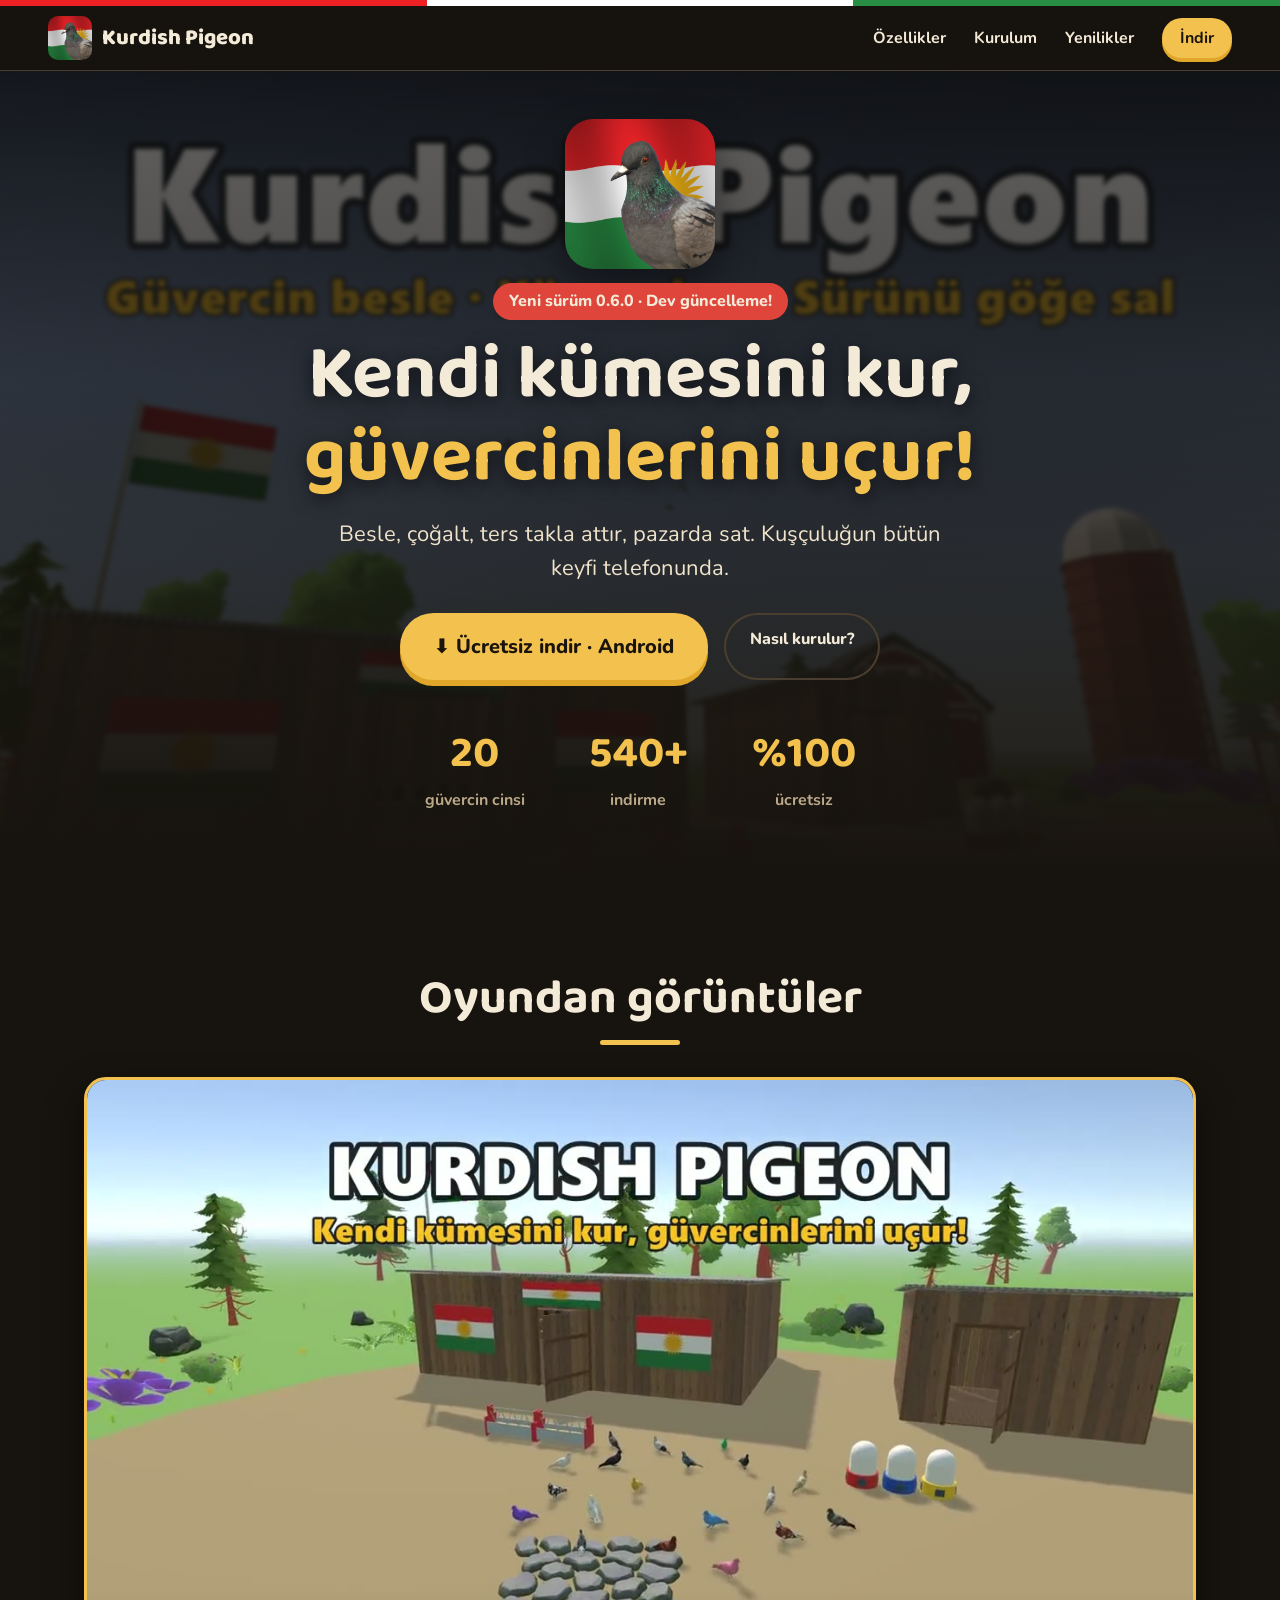
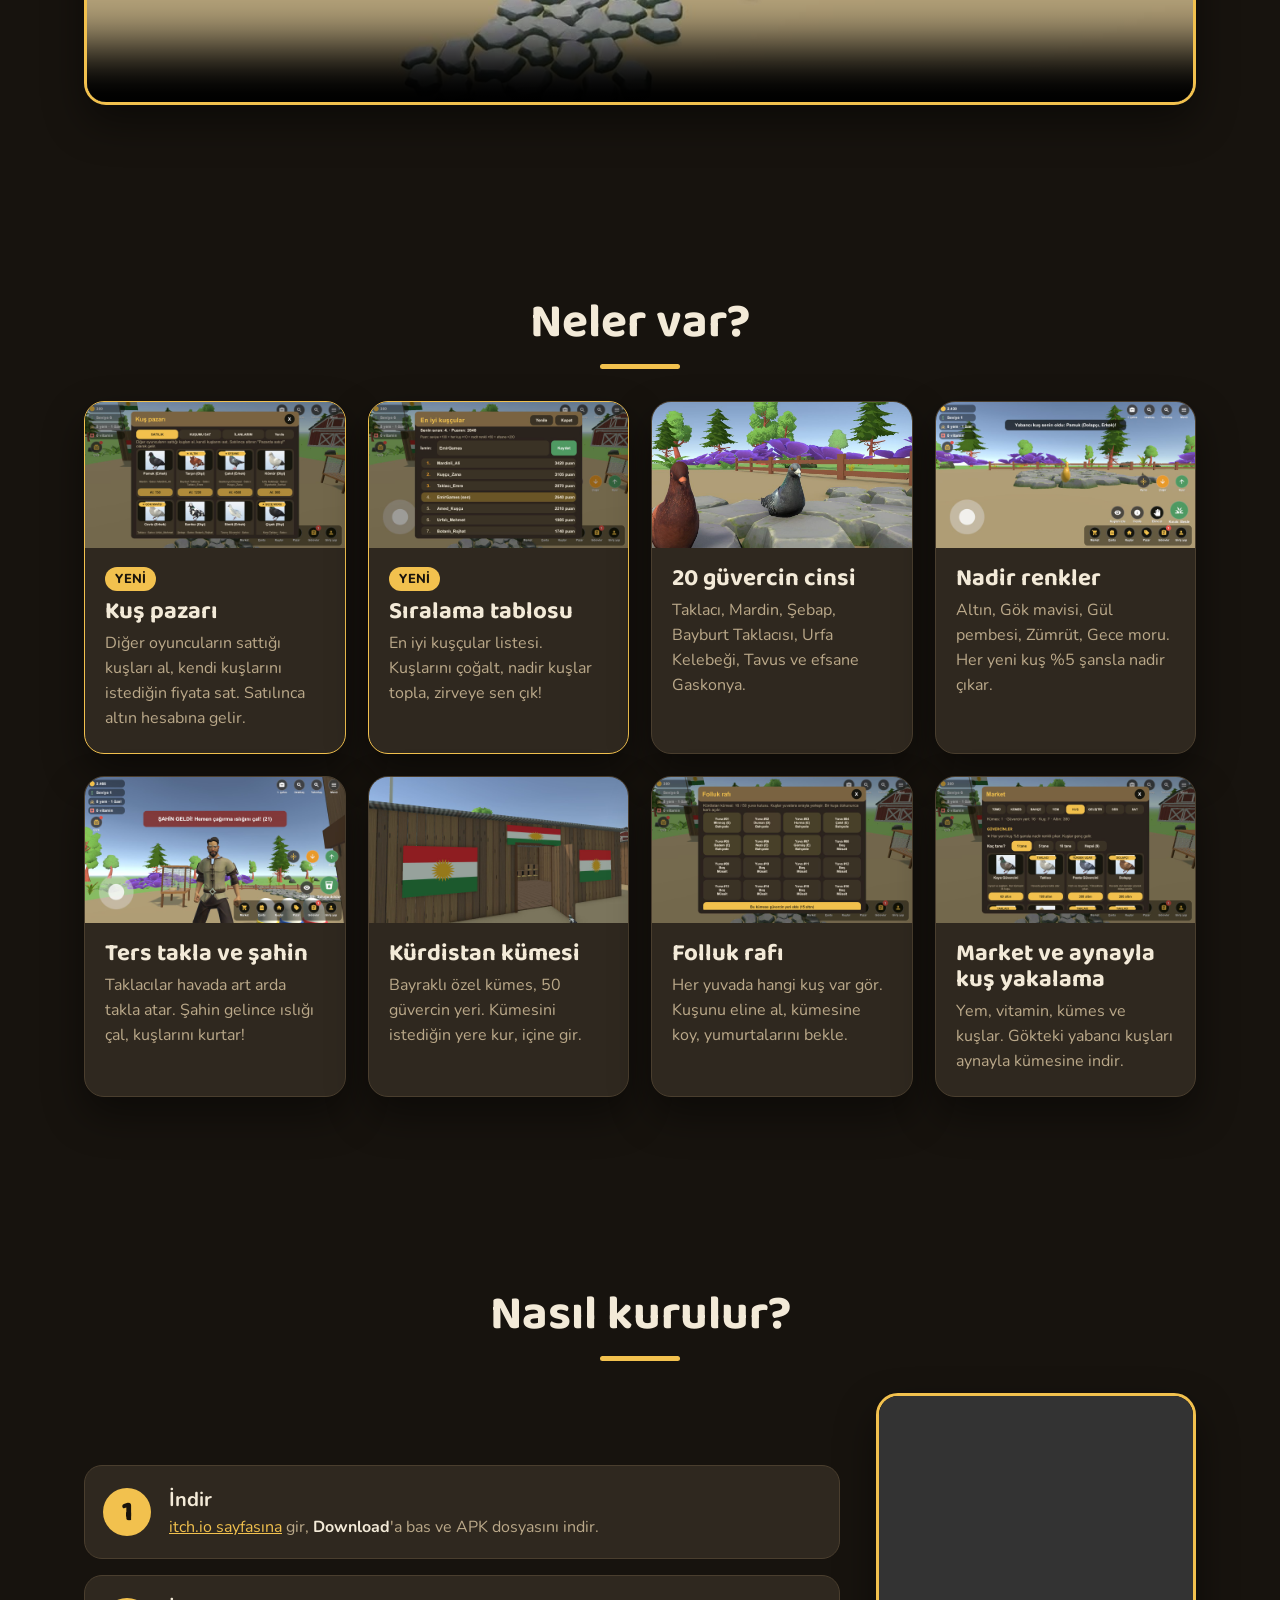
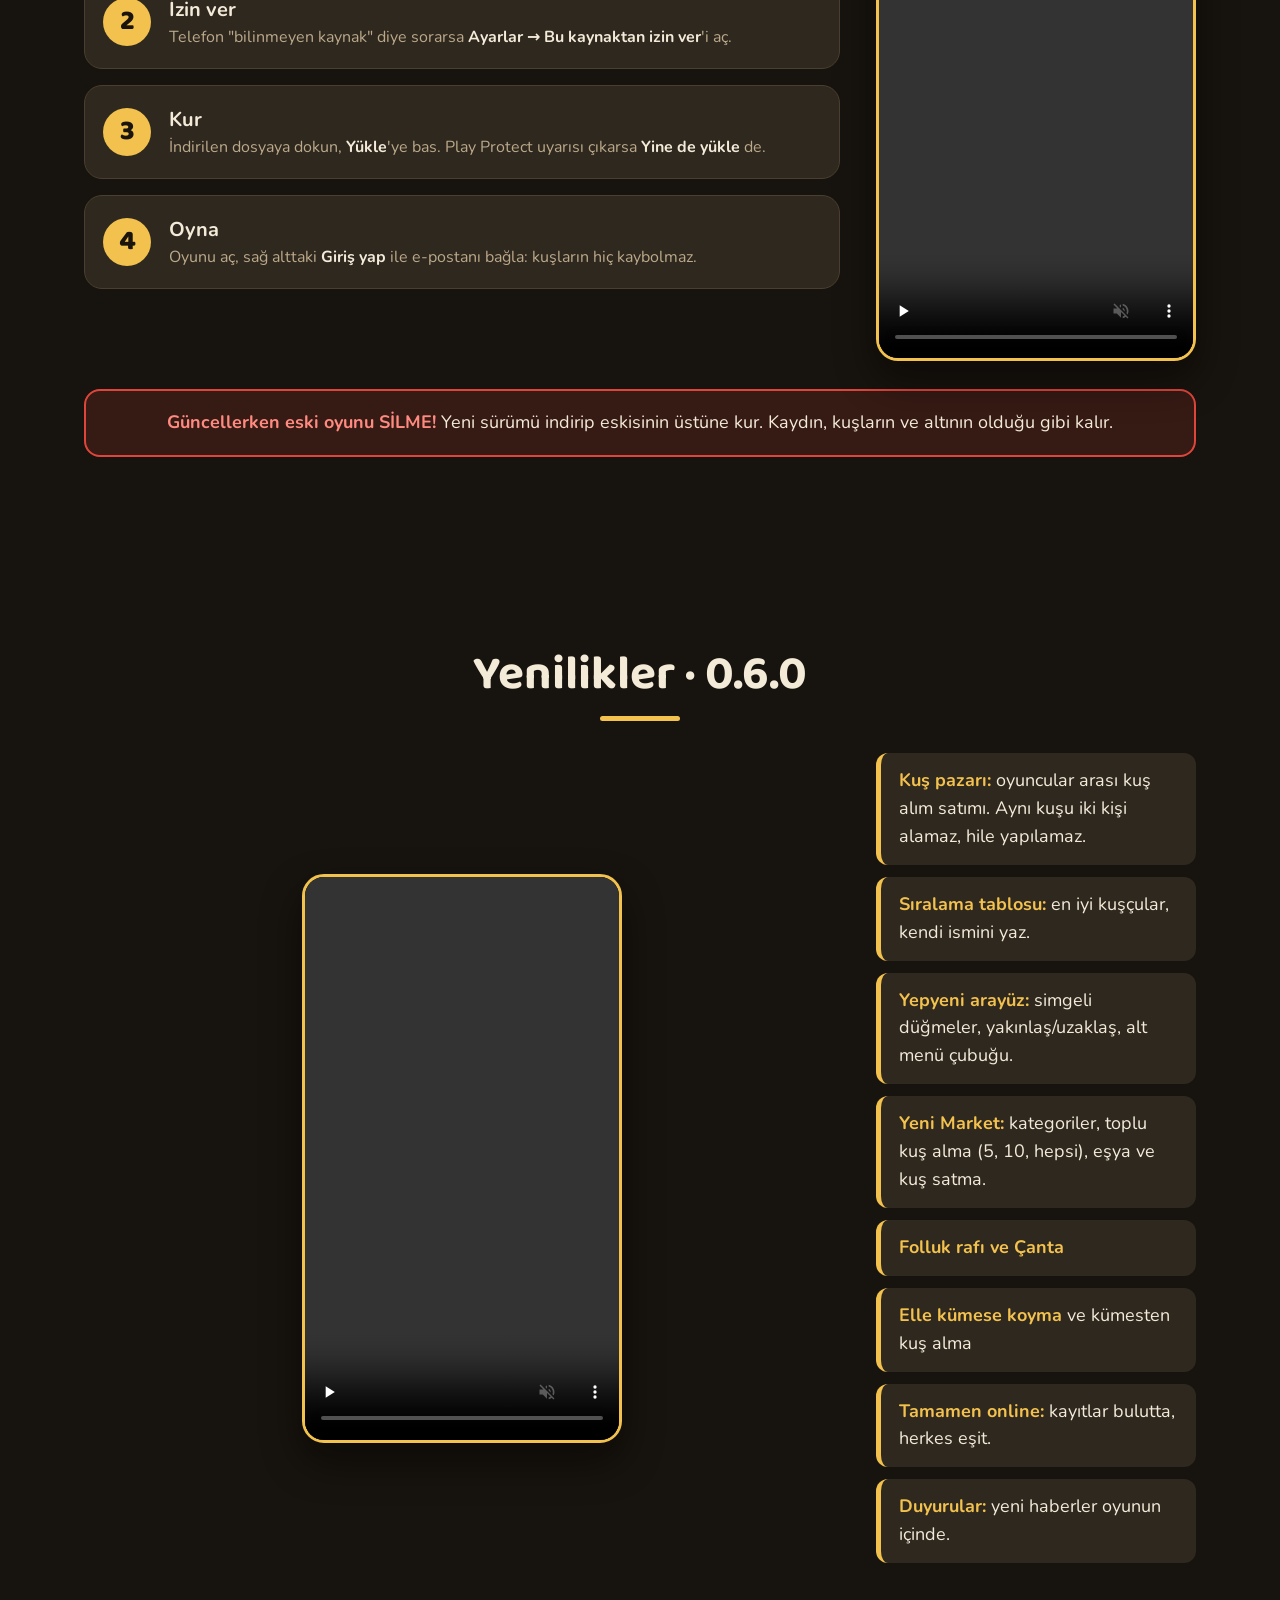
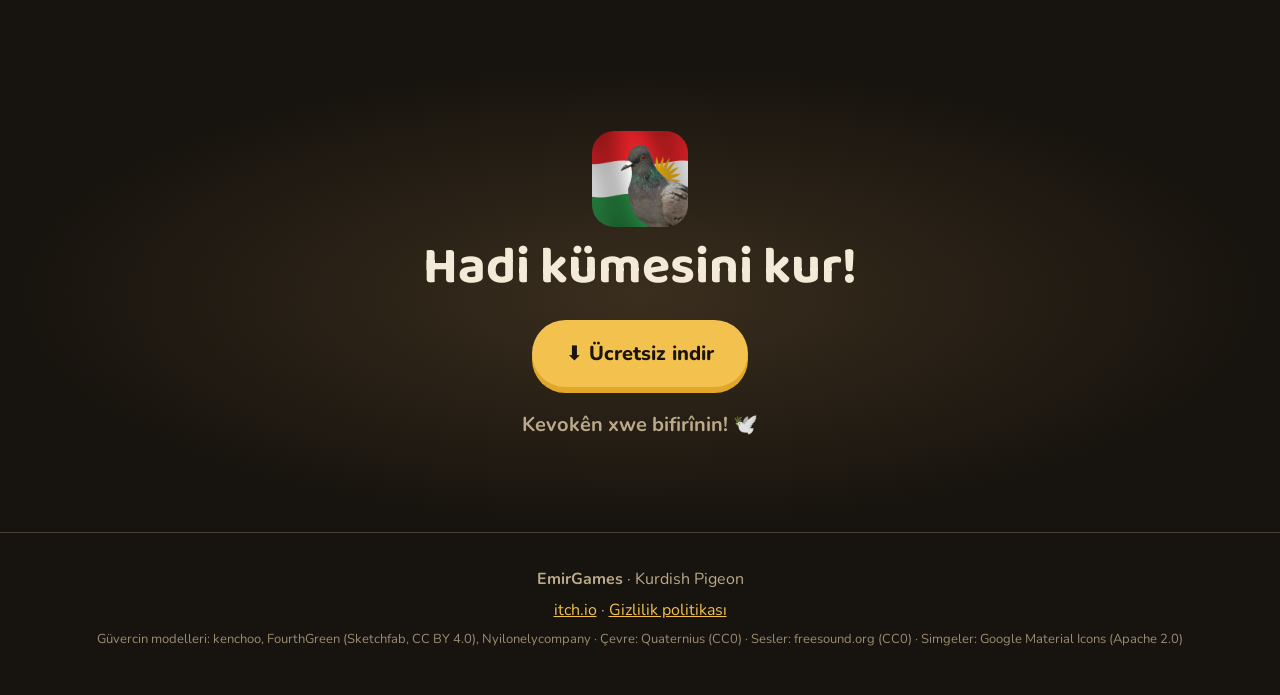
==== index.html @ f71c5b8d "Add files via upload" ====
<!doctype html>
<html lang="tr">
<head>
<meta charset="utf-8">
<meta name="viewport" content="width=device-width, initial-scale=1">
<title>Kurdish Pigeon · Güvercin Oyunu</title>
<meta name="description" content="Kurdish Pigeon: kendi kümesini kur, güvercinlerini besle, uçur ve çoğalt. 20 güvercin cinsi, ters takla atan taklacılar, kuş pazarı ve sıralama tablosu. Ücretsiz Android oyunu.">
<meta property="og:title" content="Kurdish Pigeon · Güvercin Oyunu">
<meta property="og:description" content="Kendi kümesini kur, güvercinlerini uçur! Kuş pazarı, sıralama, 20 cins. Ücretsiz Android oyunu.">
<meta property="og:image" content="img/afis.jpg">
<link rel="icon" href="img/logo.png">
<link rel="preconnect" href="https://fonts.googleapis.com">
<link rel="preconnect" href="https://fonts.gstatic.com" crossorigin>
<link href="https://fonts.googleapis.com/css2?family=Baloo+2:wght@600;800&family=Nunito:wght@400;600;800&display=swap" rel="stylesheet">
<link rel="stylesheet" href="stil.css">
</head>
<body>
<div class="bayrak"><i></i><i></i><i></i></div>

<header class="ust">
  <a class="marka" href="#"><img src="img/logo.png" alt="" width="44" height="44"><span>Kurdish Pigeon</span></a>
  <nav>
    <a href="#ozellikler">Özellikler</a>
    <a href="#kurulum">Kurulum</a>
    <a href="#yenilikler">Yenilikler</a>
    <a class="dugme kucuk" href="https://emirgamesstudio.itch.io/kurdish-pigeon">İndir</a>
  </nav>
</header>

<section class="giris">
  <div class="giris-arka" style="background-image:url(img/afis.jpg)"></div>
  <div class="giris-ic">
    <img class="giris-logo" src="img/logo.png" alt="Kurdish Pigeon logosu" width="150" height="150">
    <p class="rozet">Yeni sürüm 0.6.0 · Dev güncelleme!</p>
    <h1>Kendi kümesini kur,<br><em>güvercinlerini uçur!</em></h1>
    <p class="alt">Besle, çoğalt, ters takla attır, pazarda sat. Kuşçuluğun bütün keyfi telefonunda.</p>
    <div class="dugmeler">
      <a class="dugme buyuk" href="https://emirgamesstudio.itch.io/kurdish-pigeon">⬇ Ücretsiz indir · Android</a>
      <a class="dugme ikinci" href="#kurulum">Nasıl kurulur?</a>
    </div>
    <ul class="sayilar">
      <li><b>20</b><span>güvercin cinsi</span></li>
      <li><b>540+</b><span>indirme</span></li>
      <li><b>%100</b><span>ücretsiz</span></li>
    </ul>
  </div>
</section>

<section class="bolum video-bolum">
  <h2>Oyundan görüntüler</h2>
  <video class="fragman" src="video/fragman.mp4" poster="img/fragman_kapak.jpg" controls muted playsinline preload="none"></video>
</section>

<section class="bolum" id="ozellikler">
  <h2>Neler var?</h2>
  <div class="kartlar">
    <article class="kart yeni">
      <img src="img/ekran_pazar.jpg" alt="Kuş pazarı ekranı" loading="lazy">
      <div><span class="etiket">YENİ</span><h3>Kuş pazarı</h3><p>Diğer oyuncuların sattığı kuşları al, kendi kuşlarını istediğin fiyata sat. Satılınca altın hesabına gelir.</p></div>
    </article>
    <article class="kart yeni">
      <img src="img/ekran_siralama.jpg" alt="Sıralama tablosu" loading="lazy">
      <div><span class="etiket">YENİ</span><h3>Sıralama tablosu</h3><p>En iyi kuşçular listesi. Kuşlarını çoğalt, nadir kuşlar topla, zirveye sen çık!</p></div>
    </article>
    <article class="kart">
      <img src="img/gaskonya.jpg" alt="Gaskonya Efsanesi güvercini" loading="lazy">
      <div><h3>20 güvercin cinsi</h3><p>Taklacı, Mardin, Şebap, Bayburt Taklacısı, Urfa Kelebeği, Tavus ve efsane Gaskonya.</p></div>
    </article>
    <article class="kart">
      <img src="img/nadir.jpg" alt="Altın renkli nadir güvercin" loading="lazy">
      <div><h3>Nadir renkler</h3><p>Altın, Gök mavisi, Gül pembesi, Zümrüt, Gece moru. Her yeni kuş %5 şansla nadir çıkar.</p></div>
    </article>
    <article class="kart">
      <img src="img/sahin.jpg" alt="Şahin uyarısı" loading="lazy">
      <div><h3>Ters takla ve şahin</h3><p>Taklacılar havada art arda takla atar. Şahin gelince ıslığı çal, kuşlarını kurtar!</p></div>
    </article>
    <article class="kart">
      <img src="img/kurdistan_kumes.jpg" alt="Kürdistan bayraklı kümes" loading="lazy">
      <div><h3>Kürdistan kümesi</h3><p>Bayraklı özel kümes, 50 güvercin yeri. Kümesini istediğin yere kur, içine gir.</p></div>
    </article>
    <article class="kart">
      <img src="img/ekran_folluk.jpg" alt="Folluk rafı" loading="lazy">
      <div><h3>Folluk rafı</h3><p>Her yuvada hangi kuş var gör. Kuşunu eline al, kümesine koy, yumurtalarını bekle.</p></div>
    </article>
    <article class="kart">
      <img src="img/ekran_market.jpg" alt="Market" loading="lazy">
      <div><h3>Market ve aynayla kuş yakalama</h3><p>Yem, vitamin, kümes ve kuşlar. Gökteki yabancı kuşları aynayla kümesine indir.</p></div>
    </article>
  </div>
</section>

<section class="bolum" id="kurulum">
  <h2>Nasıl kurulur?</h2>
  <div class="kurulum">
    <ol class="adimlar">
      <li><b>İndir</b><span><a href="https://emirgamesstudio.itch.io/kurdish-pigeon">itch.io sayfasına</a> gir, <em>Download</em>'a bas ve APK dosyasını indir.</span></li>
      <li><b>İzin ver</b><span>Telefon "bilinmeyen kaynak" diye sorarsa <em>Ayarlar → Bu kaynaktan izin ver</em>'i aç.</span></li>
      <li><b>Kur</b><span>İndirilen dosyaya dokun, <em>Yükle</em>'ye bas. Play Protect uyarısı çıkarsa <em>Yine de yükle</em> de.</span></li>
      <li><b>Oyna</b><span>Oyunu aç, sağ alttaki <em>Giriş yap</em> ile e-postanı bağla: kuşların hiç kaybolmaz.</span></li>
    </ol>
    <video class="dikey" src="video/kurulum.mp4" controls muted playsinline preload="none"></video>
  </div>
  <div class="uyari">
    <b>Güncellerken eski oyunu SİLME!</b> Yeni sürümü indirip eskisinin üstüne kur. Kaydın, kuşların ve altının olduğu gibi kalır.
  </div>
</section>

<section class="bolum" id="yenilikler">
  <h2>Yenilikler · 0.6.0</h2>
  <div class="yenilik">
    <video class="dikey" src="video/guncelleme.mp4" controls muted playsinline preload="none"></video>
    <ul class="liste">
      <li><b>Kuş pazarı:</b> oyuncular arası kuş alım satımı. Aynı kuşu iki kişi alamaz, hile yapılamaz.</li>
      <li><b>Sıralama tablosu:</b> en iyi kuşçular, kendi ismini yaz.</li>
      <li><b>Yepyeni arayüz:</b> simgeli düğmeler, yakınlaş/uzaklaş, alt menü çubuğu.</li>
      <li><b>Yeni Market:</b> kategoriler, toplu kuş alma (5, 10, hepsi), eşya ve kuş satma.</li>
      <li><b>Folluk rafı ve Çanta</b></li>
      <li><b>Elle kümese koyma</b> ve kümesten kuş alma</li>
      <li><b>Tamamen online:</b> kayıtlar bulutta, herkes eşit.</li>
      <li><b>Duyurular:</b> yeni haberler oyunun içinde.</li>
    </ul>
  </div>
</section>

<section class="son">
  <img src="img/logo.png" alt="" width="96" height="96">
  <h2>Hadi kümesini kur!</h2>
  <a class="dugme buyuk" href="https://emirgamesstudio.itch.io/kurdish-pigeon">⬇ Ücretsiz indir</a>
  <p class="kurmanci">Kevokên xwe bifirînin! 🕊️</p>
</section>

<footer>
  <p><b>EmirGames</b> · Kurdish Pigeon</p>
  <p><a href="https://emirgamesstudio.itch.io/kurdish-pigeon">itch.io</a> · <a href="gizlilik.html">Gizlilik politikası</a></p>
  <p class="kucuk-yazi">Güvercin modelleri: kenchoo, FourthGreen (Sketchfab, CC BY 4.0), Nyilonelycompany · Çevre: Quaternius (CC0) · Sesler: freesound.org (CC0) · Simgeler: Google Material Icons (Apache 2.0)</p>
</footer>
</body>
</html>
---- stil.css ----
:root {
  --zemin: #17130e;
  --panel: #241e17;
  --kart: #2f281f;
  --cizgi: #4a3e2e;
  --yazi: #f3ead8;
  --soluk: #bba98a;
  --altin: #f2c14e;
  --altin2: #e0a72a;
  --kirmizi: #e0453b;
  --yesil: #3f9b5c;
  --golge: 0 18px 40px rgba(0, 0, 0, .45);
}

* { box-sizing: border-box; }
html { scroll-behavior: smooth; }
body {
  margin: 0;
  background: var(--zemin);
  color: var(--yazi);
  font-family: "Nunito", system-ui, sans-serif;
  line-height: 1.55;
  overflow-x: hidden;
}
img, video { max-width: 100%; display: block; }
a { color: var(--altin); }
h1, h2, h3 { font-family: "Baloo 2", "Nunito", sans-serif; line-height: 1.1; margin: 0; }

/* Kürdistan bayrağı şeridi */
.bayrak { display: flex; height: 6px; }
.bayrak i { flex: 1; }
.bayrak i:nth-child(1) { background: #ed2024; }
.bayrak i:nth-child(2) { background: #fff; }
.bayrak i:nth-child(3) { background: #278e43; }

/* üst çubuk */
.ust {
  position: sticky; top: 0; z-index: 10;
  display: flex; align-items: center; justify-content: space-between; gap: 16px;
  padding: 10px clamp(16px, 4vw, 48px);
  background: rgba(23, 19, 14, .88);
  backdrop-filter: blur(8px);
  border-bottom: 1px solid var(--cizgi);
}
.marka { display: flex; align-items: center; gap: 10px; color: var(--yazi); text-decoration: none; font-family: "Baloo 2"; font-size: 22px; font-weight: 800; }
.marka img { border-radius: 10px; }
.ust nav { display: flex; align-items: center; gap: clamp(10px, 2.4vw, 28px); }
.ust nav a { color: var(--yazi); text-decoration: none; font-weight: 700; }
.ust nav a:not(.dugme):hover { color: var(--altin); }

/* düğmeler */
.dugme {
  display: inline-block; text-decoration: none; font-weight: 800;
  background: var(--altin); color: #1a140c;
  padding: 14px 26px; border-radius: 999px;
  box-shadow: 0 6px 0 var(--altin2);
  transition: transform .12s, box-shadow .12s;
}
.dugme:hover { transform: translateY(-2px); box-shadow: 0 8px 0 var(--altin2); }
.dugme:active { transform: translateY(3px); box-shadow: 0 2px 0 var(--altin2); }
.dugme.buyuk { font-size: 20px; padding: 18px 34px; }
.dugme.kucuk { padding: 8px 18px; box-shadow: 0 4px 0 var(--altin2); color: #1a140c !important; }
.dugme.ikinci { background: transparent; color: var(--yazi); box-shadow: inset 0 0 0 2px var(--cizgi); }
.dugme.ikinci:hover { box-shadow: inset 0 0 0 2px var(--altin); }

/* giriş */
.giris { position: relative; min-height: 88vh; display: grid; place-items: center; text-align: center; overflow: hidden; }
.giris-arka { position: absolute; inset: 0; background-size: cover; background-position: center; filter: blur(2px) brightness(.45); transform: scale(1.05); }
.giris::after { content: ""; position: absolute; inset: 0; background: linear-gradient(180deg, rgba(23,19,14,.2) 0%, rgba(23,19,14,.55) 60%, var(--zemin) 100%); }
.giris-ic { position: relative; z-index: 1; padding: 48px 16px 64px; max-width: 900px; }
.giris-logo { margin: 0 auto 14px; border-radius: 28px; box-shadow: var(--golge); }
.rozet { display: inline-block; margin: 0 0 14px; padding: 6px 16px; border-radius: 999px; background: var(--kirmizi); font-weight: 800; }
.giris h1 { font-size: clamp(38px, 7vw, 76px); text-shadow: 0 4px 18px rgba(0,0,0,.6); }
.giris h1 em { font-style: normal; color: var(--altin); }
.alt { font-size: clamp(17px, 2.2vw, 22px); color: #efe3cb; margin: 16px auto 28px; max-width: 640px; }
.dugmeler { display: flex; flex-wrap: wrap; gap: 16px; justify-content: center; }
.sayilar { list-style: none; display: flex; justify-content: center; gap: clamp(18px, 6vw, 64px); padding: 0; margin: 40px 0 0; }
.sayilar b { display: block; font-family: "Baloo 2"; font-size: clamp(30px, 5vw, 44px); color: var(--altin); }
.sayilar span { color: var(--soluk); font-weight: 700; }

/* bölümler */
.bolum { padding: clamp(48px, 8vw, 96px) clamp(16px, 5vw, 64px); max-width: 1240px; margin: 0 auto; }
.bolum h2 { font-size: clamp(30px, 5vw, 48px); margin-bottom: 32px; text-align: center; }
.bolum h2::after { content: ""; display: block; width: 80px; height: 5px; border-radius: 3px; background: var(--altin); margin: 14px auto 0; }

.fragman { width: 100%; border-radius: 22px; box-shadow: var(--golge); border: 3px solid var(--altin); background: #000; }

.kartlar { display: grid; grid-template-columns: repeat(auto-fill, minmax(260px, 1fr)); gap: 22px; }
.kart { background: var(--kart); border: 1px solid var(--cizgi); border-radius: 20px; overflow: hidden; box-shadow: var(--golge); transition: transform .18s; }
.kart:hover { transform: translateY(-4px); }
.kart img { width: 100%; aspect-ratio: 16 / 9; object-fit: cover; }
.kart > div { padding: 18px 20px 22px; }
.kart h3 { font-size: 24px; margin-bottom: 6px; }
.kart p { margin: 0; color: var(--soluk); }
.kart.yeni { border-color: var(--altin); }
.etiket { display: inline-block; background: var(--altin); color: #1a140c; font-weight: 800; font-size: 13px; padding: 2px 10px; border-radius: 999px; margin-bottom: 8px; }

.kurulum, .yenilik { display: grid; grid-template-columns: 1fr 320px; gap: 36px; align-items: center; }
.dikey { width: 100%; max-width: 320px; aspect-ratio: 9 / 16; border-radius: 22px; border: 3px solid var(--altin); background: #000; box-shadow: var(--golge); justify-self: center; }
.adimlar { list-style: none; counter-reset: adim; padding: 0; margin: 0; display: grid; gap: 16px; }
.adimlar li { counter-increment: adim; position: relative; background: var(--kart); border: 1px solid var(--cizgi); border-radius: 18px; padding: 18px 20px 18px 84px; }
.adimlar li::before { content: counter(adim); position: absolute; left: 18px; top: 50%; translate: 0 -50%; width: 48px; height: 48px; border-radius: 50%; background: var(--altin); color: #1a140c; font-family: "Baloo 2"; font-size: 28px; font-weight: 800; display: grid; place-items: center; }
.adimlar b { display: block; font-size: 20px; }
.adimlar span { color: var(--soluk); }
.adimlar em { font-style: normal; color: var(--yazi); font-weight: 700; }
.uyari { margin-top: 28px; padding: 18px 22px; border-radius: 16px; background: rgba(224, 69, 59, .15); border: 2px solid var(--kirmizi); font-size: 18px; text-align: center; }
.uyari b { color: #ff8a80; }

.liste { list-style: none; padding: 0; margin: 0; display: grid; gap: 12px; }
.liste li { background: var(--kart); border-left: 5px solid var(--altin); border-radius: 12px; padding: 14px 18px; font-size: 18px; }
.liste b { color: var(--altin); }

.son { text-align: center; padding: 72px 16px; background: radial-gradient(ellipse at center, #3a2e1e 0%, var(--zemin) 70%); }
.son img { margin: 0 auto 12px; border-radius: 22px; }
.son h2 { font-size: clamp(32px, 5vw, 52px); margin-bottom: 24px; }
.kurmanci { margin-top: 22px; color: var(--soluk); font-size: 20px; font-weight: 700; }

footer { text-align: center; padding: 28px 16px 40px; border-top: 1px solid var(--cizgi); color: var(--soluk); }
footer p { margin: 6px 0; }
.kucuk-yazi { font-size: 13px; opacity: .8; }

/* gizlilik sayfası */
.metin { max-width: 820px; margin: 0 auto; padding: 48px 16px 80px; }
.metin h1 { font-size: clamp(32px, 5vw, 46px); margin-bottom: 8px; }
.metin h2 { font-size: 26px; margin: 32px 0 8px; color: var(--altin); }
.metin p, .metin li { color: #e4d8c2; }
.metin .tarih { color: var(--soluk); }

@media (max-width: 820px) {
  .kurulum, .yenilik { grid-template-columns: 1fr; }
  .ust nav a:not(.dugme) { display: none; }
  .giris { min-height: auto; }
}
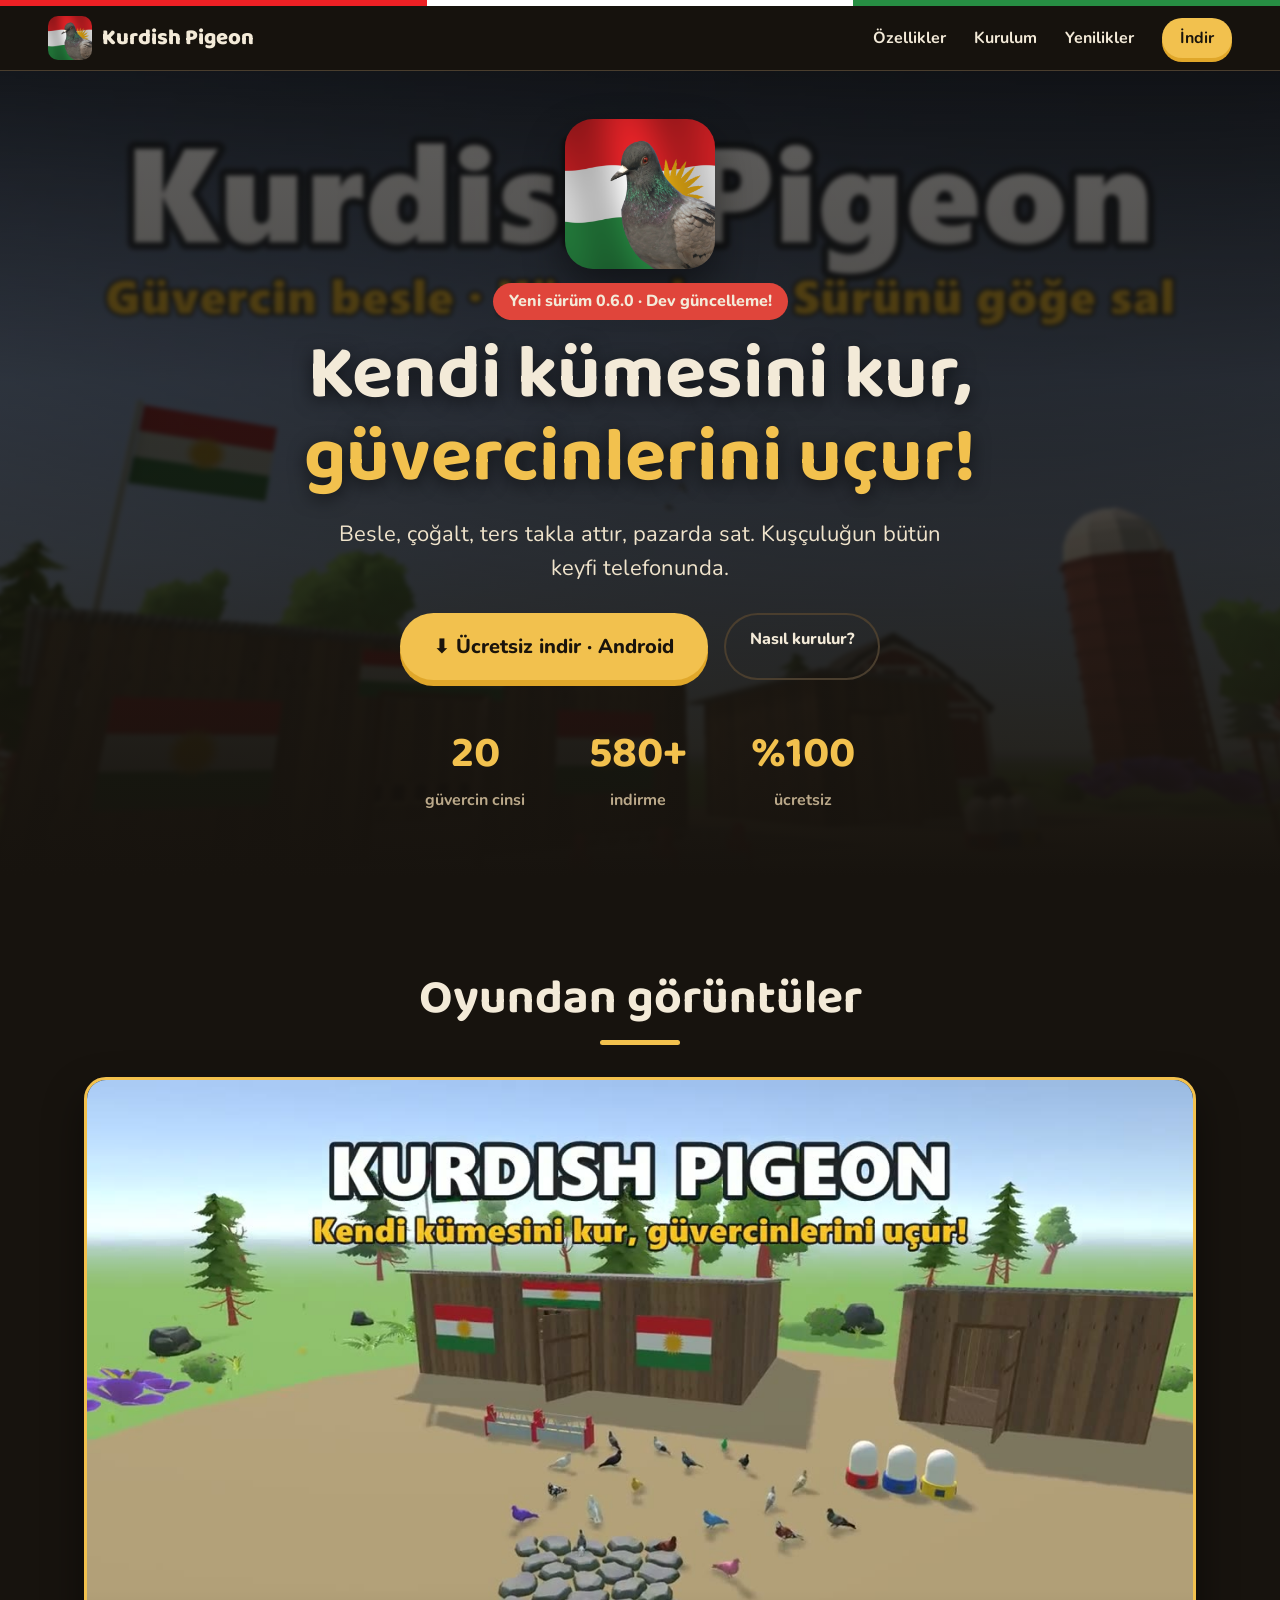
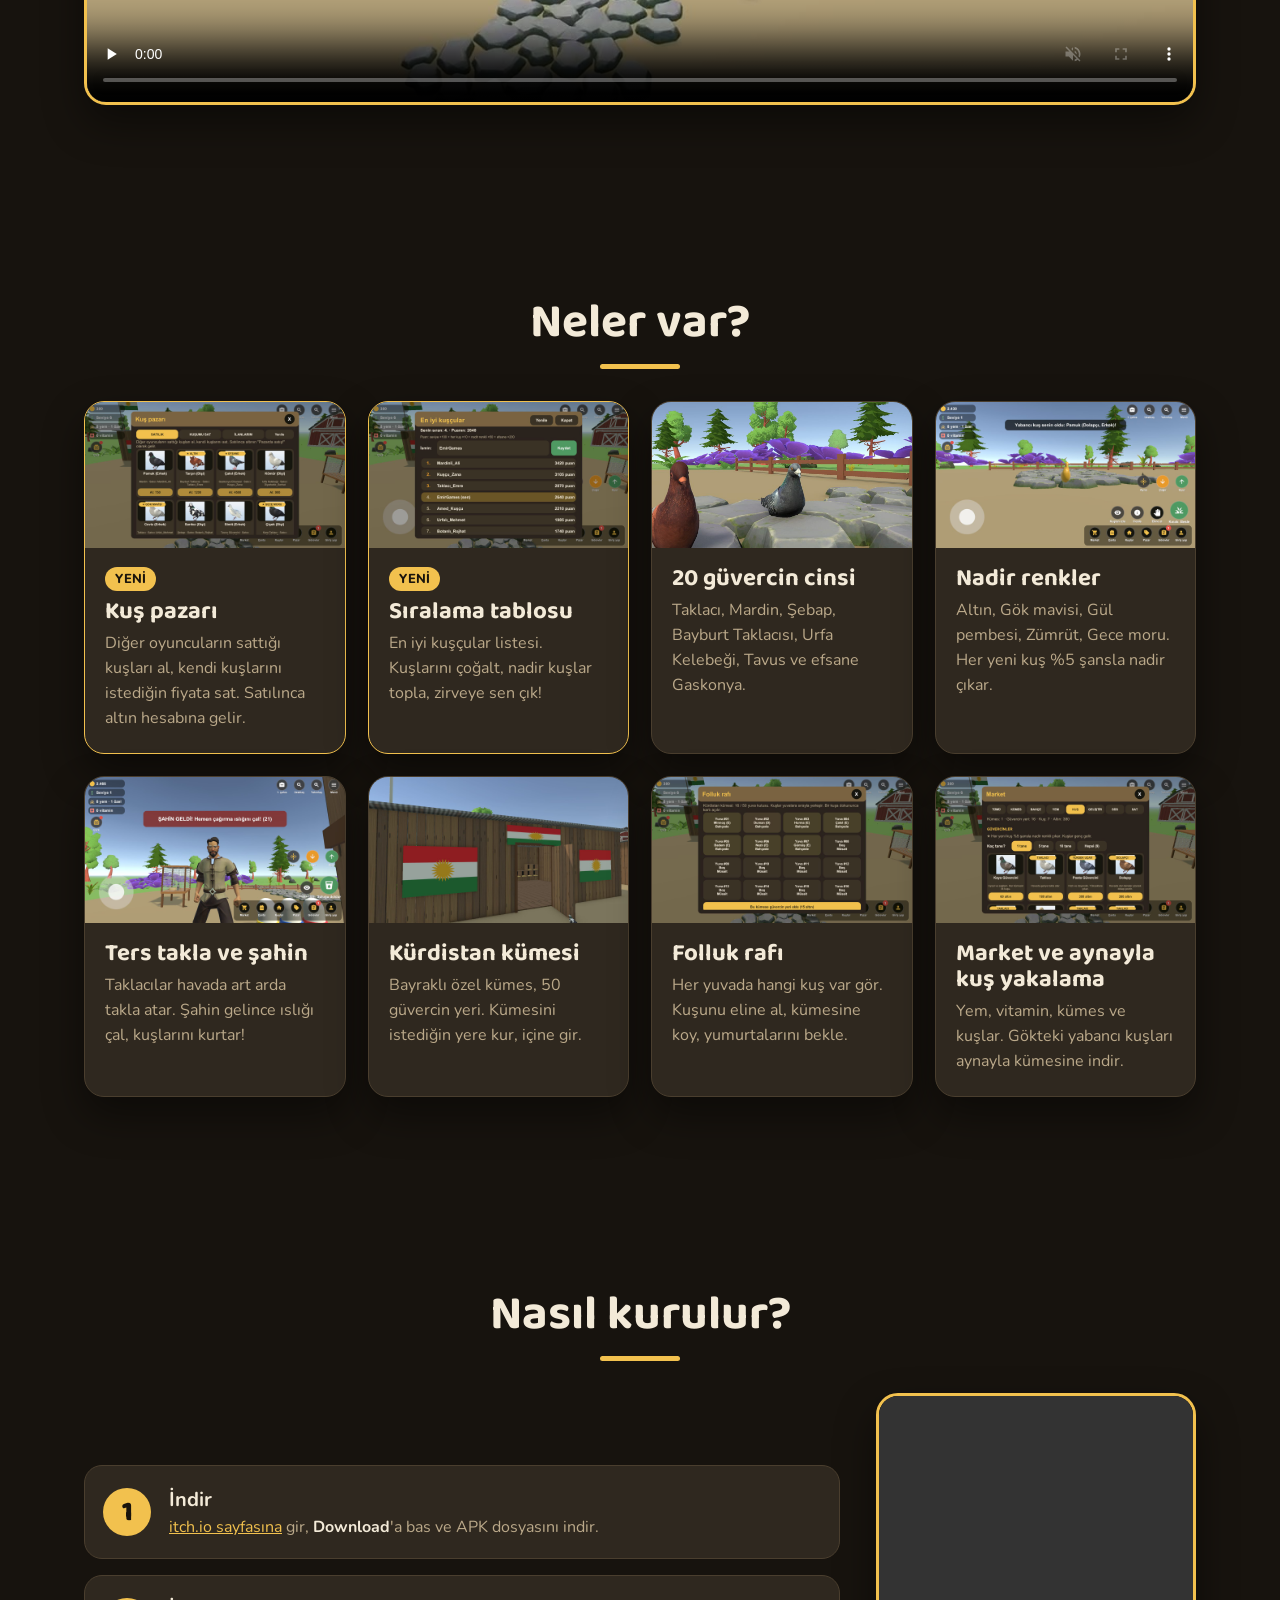
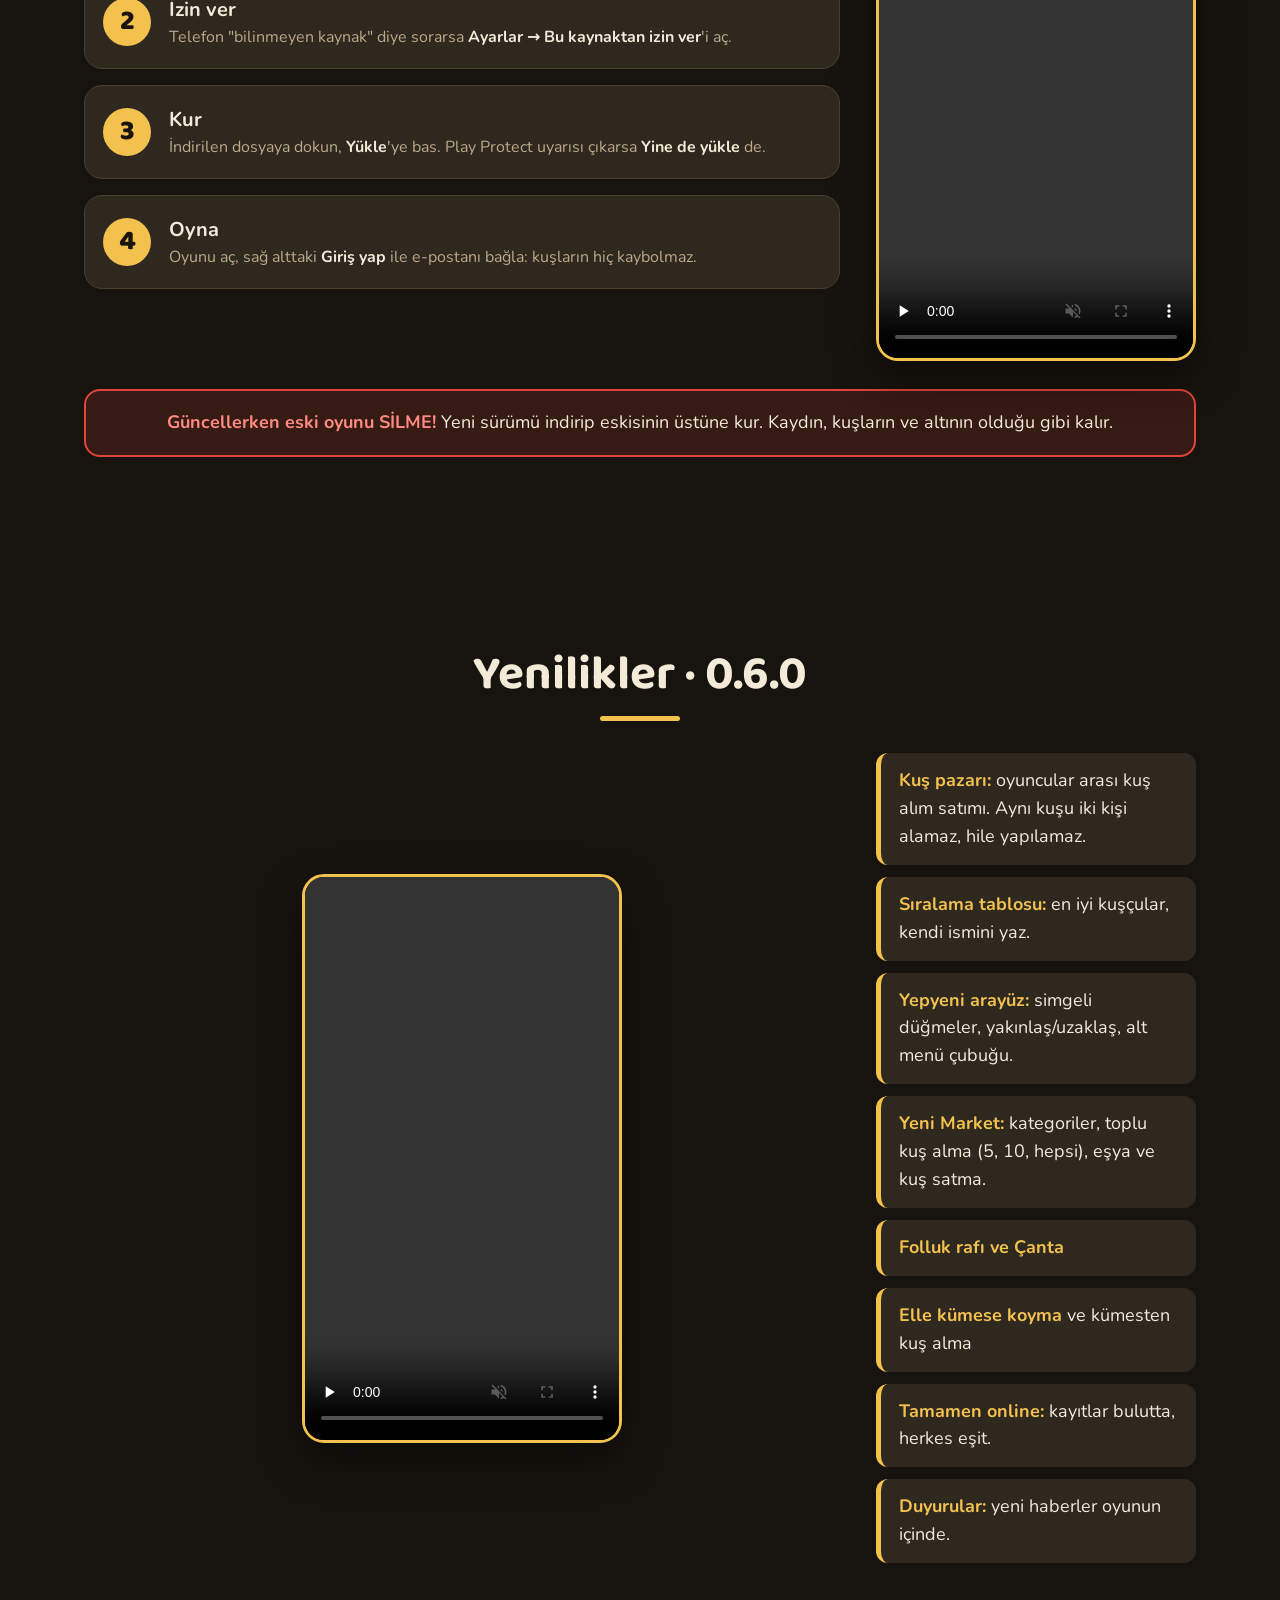
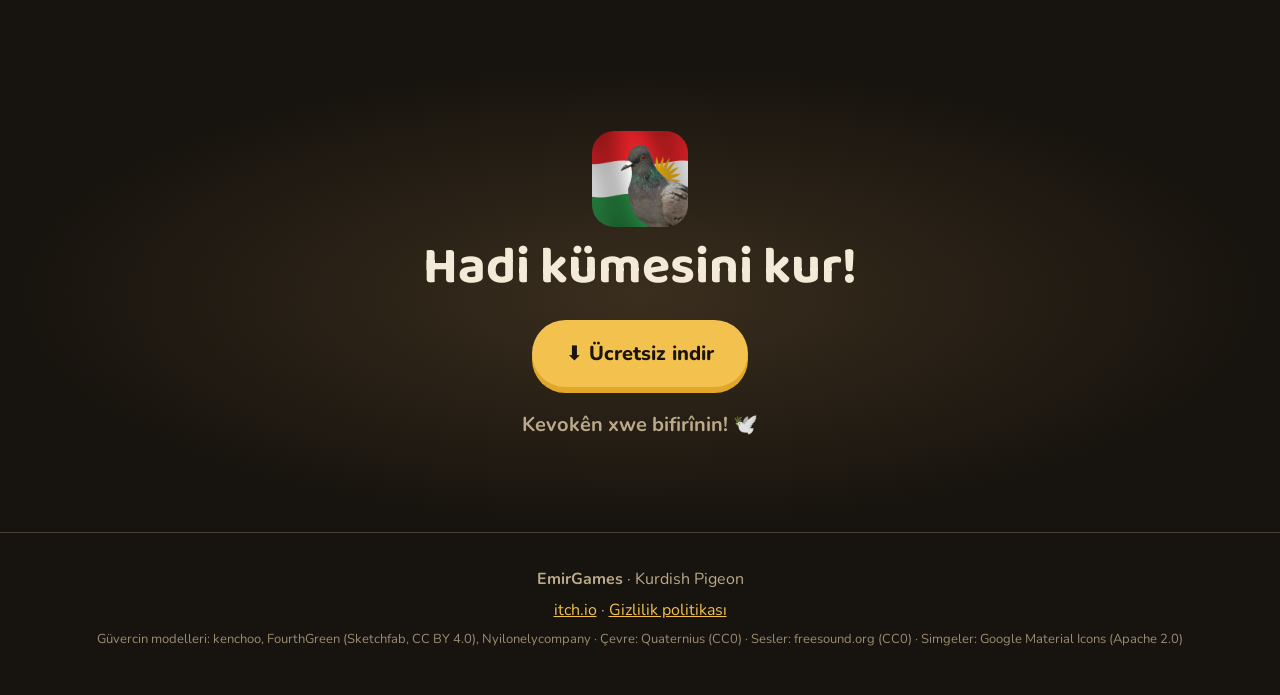
==== commit d6283efe: "Add files via upload" ====
--- a/index.html
+++ b/index.html
@@ -40,7 +40,7 @@
     </div>
     <ul class="sayilar">
       <li><b>20</b><span>güvercin cinsi</span></li>
-      <li><b>540+</b><span>indirme</span></li>
+      <li><b id="indirme">540+</b><span>indirme</span></li>
       <li><b>%100</b><span>ücretsiz</span></li>
     </ul>
   </div>
@@ -134,5 +134,20 @@
   <p><a href="https://emirgamesstudio.itch.io/kurdish-pigeon">itch.io</a> · <a href="gizlilik.html">Gizlilik politikası</a></p>
   <p class="kucuk-yazi">Güvercin modelleri: kenchoo, FourthGreen (Sketchfab, CC BY 4.0), Nyilonelycompany · Çevre: Quaternius (CC0) · Sesler: freesound.org (CC0) · Simgeler: Google Material Icons (Apache 2.0)</p>
 </footer>
+<script>
+// İndirme sayısı: GitHub her 6 saatte bir itch.io'dan alıp sayac.json'a yazar (.github/workflows/indirme.yml).
+// İki kaynağa bakılır (biri önbellekte eski kalabilir), büyük olan gösterilir.
+(async () => {
+  const t = Date.now();
+  const kaynaklar = [
+    "sayac.json?t=" + t,
+    "https://raw.githubusercontent.com/emirgamesstudio/emirgamesstudio.github.io/main/sayac.json?t=" + t
+  ];
+  const sayilar = await Promise.all(kaynaklar.map(u =>
+    fetch(u, { cache: "no-store" }).then(r => r.ok ? r.json() : null).then(j => (j && j.indirme) || 0).catch(() => 0)));
+  const n = Math.max(...sayilar);
+  if (n > 0) document.getElementById("indirme").textContent = (Math.floor(n / 10) * 10 || n).toLocaleString("tr-TR") + "+";
+})();
+</script>
 </body>
 </html>
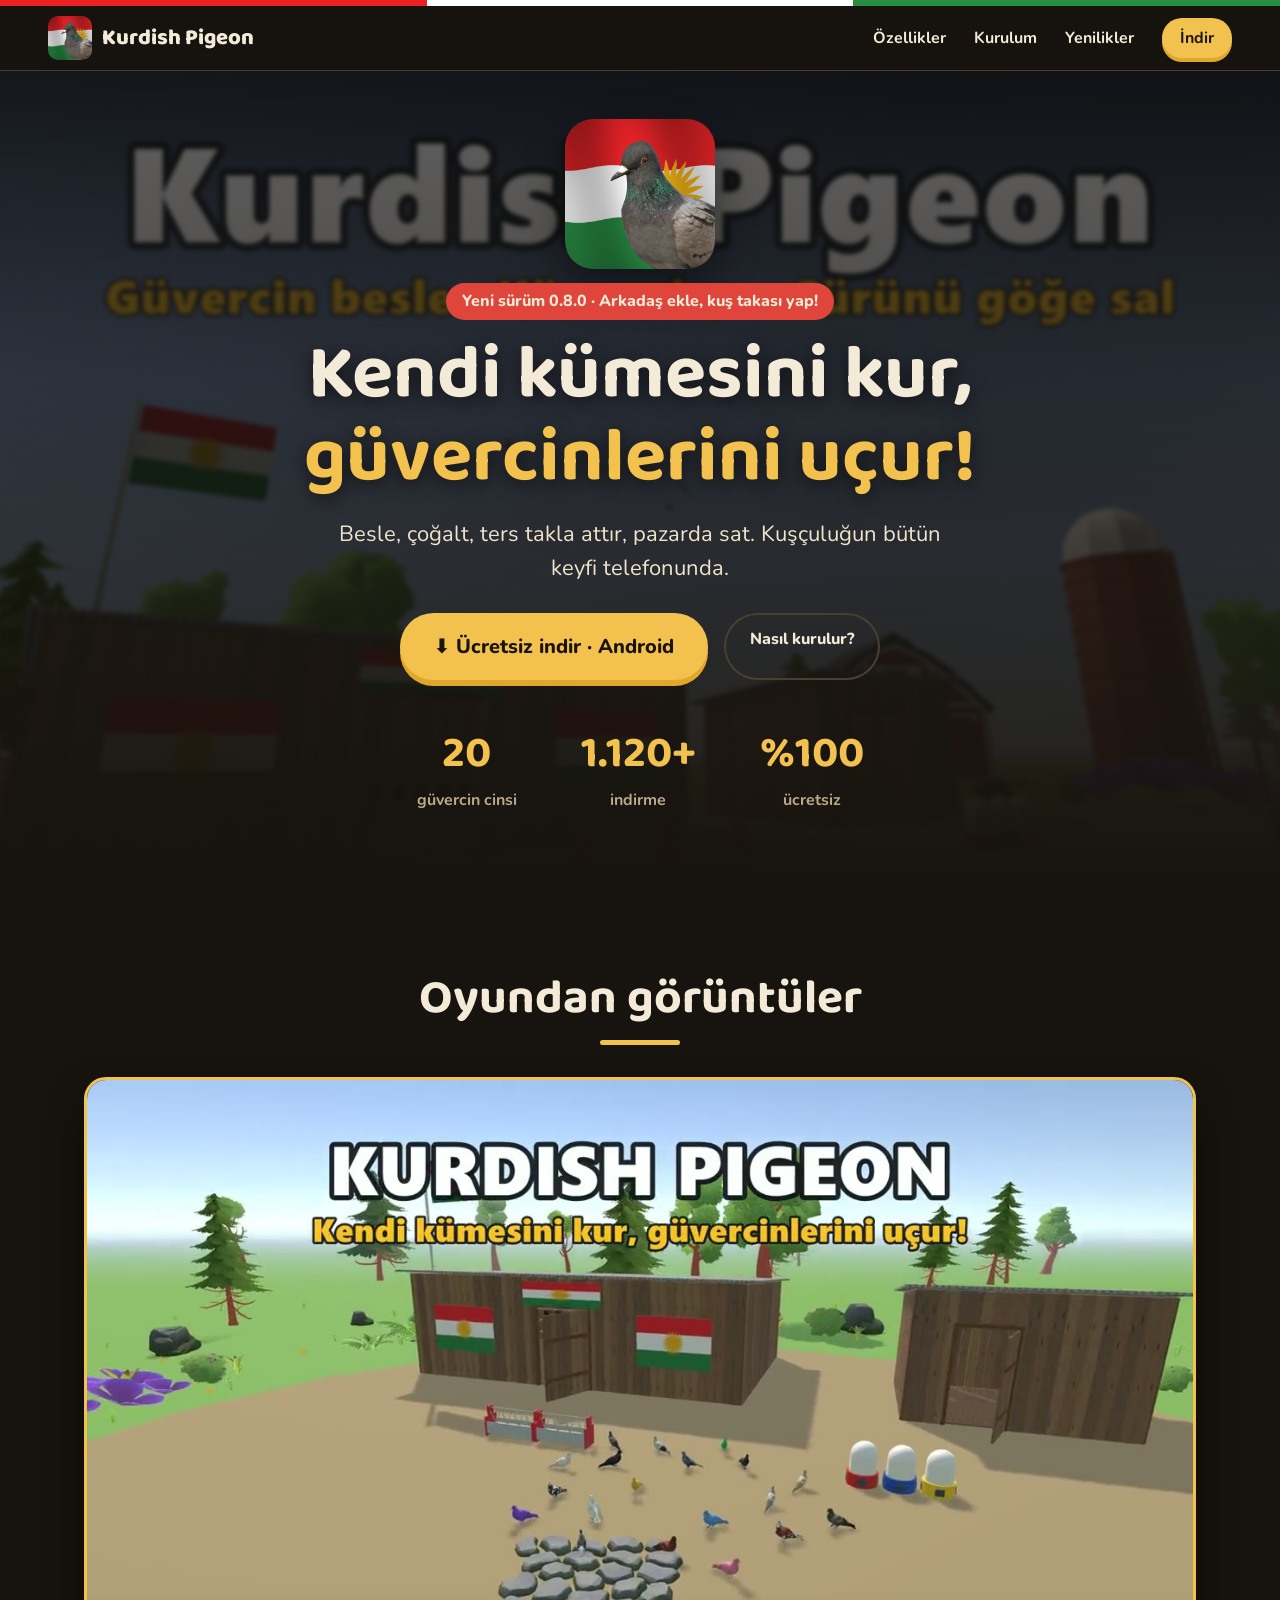
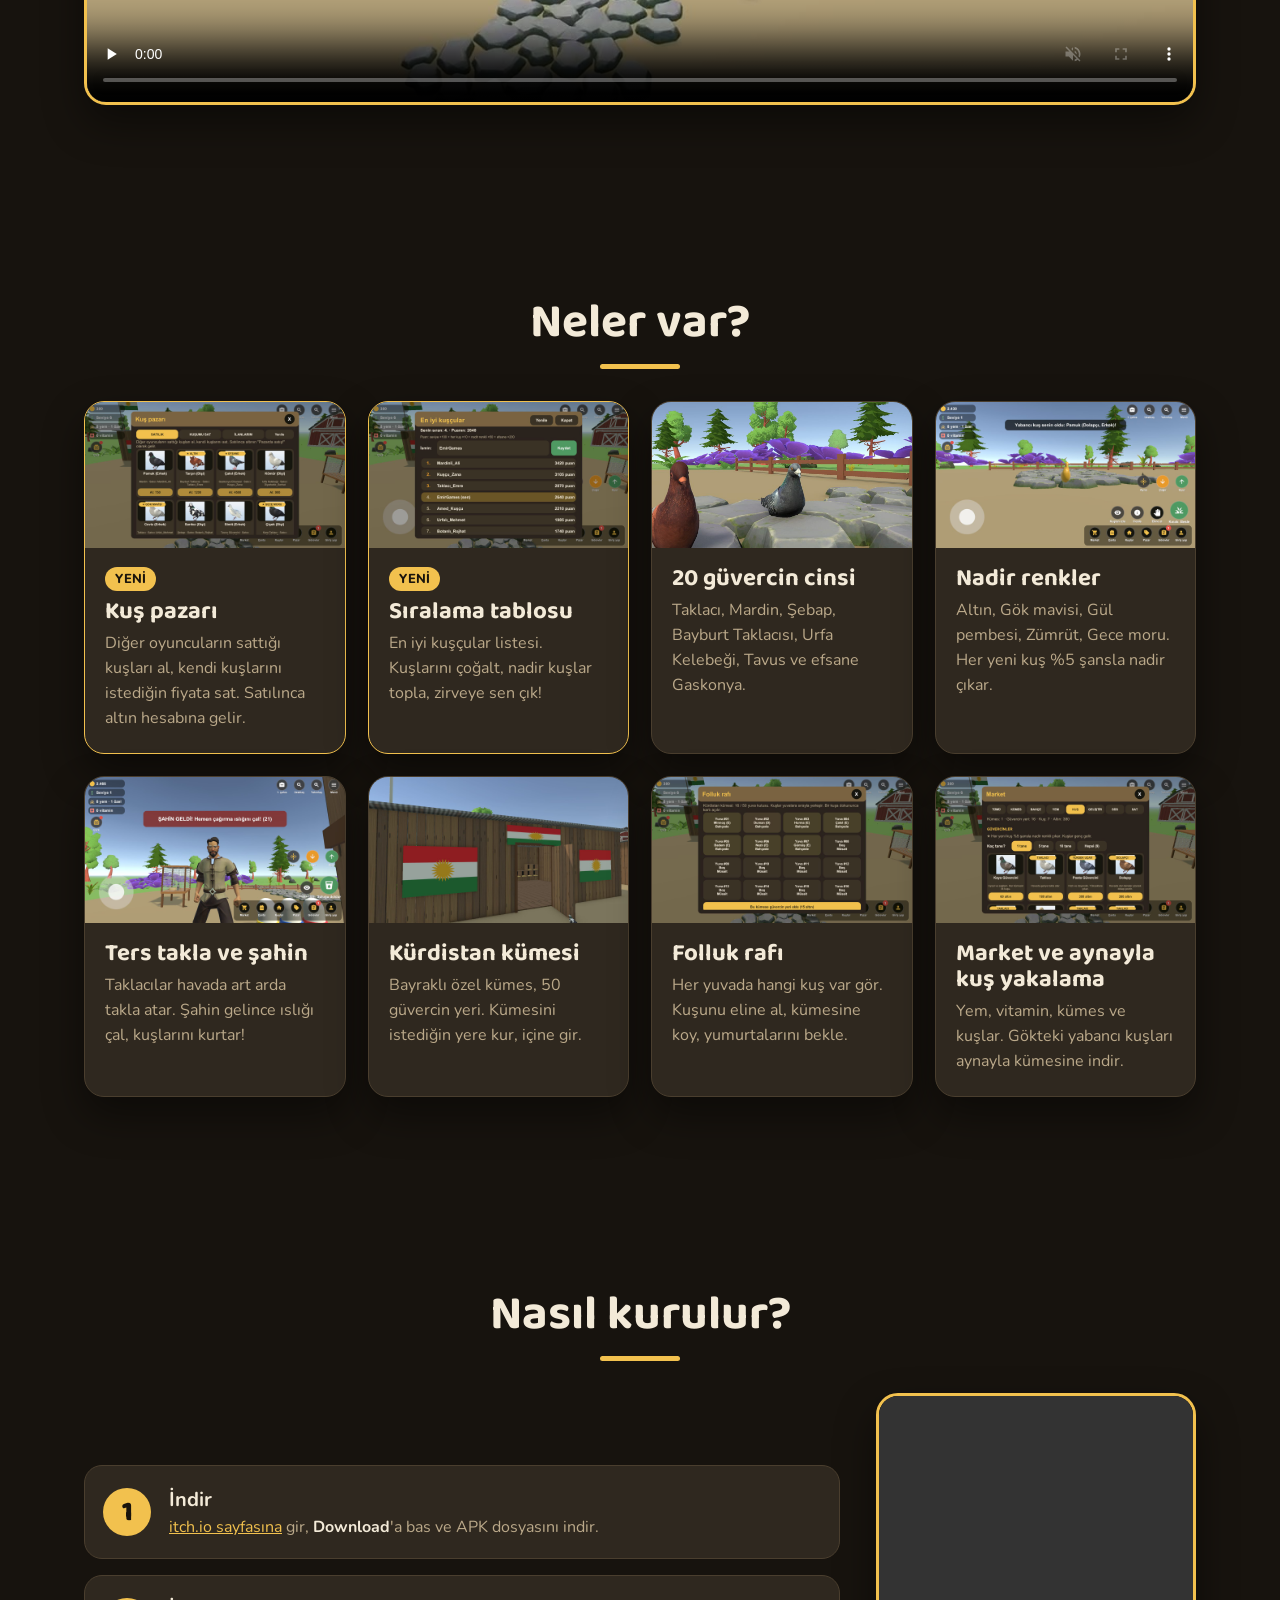
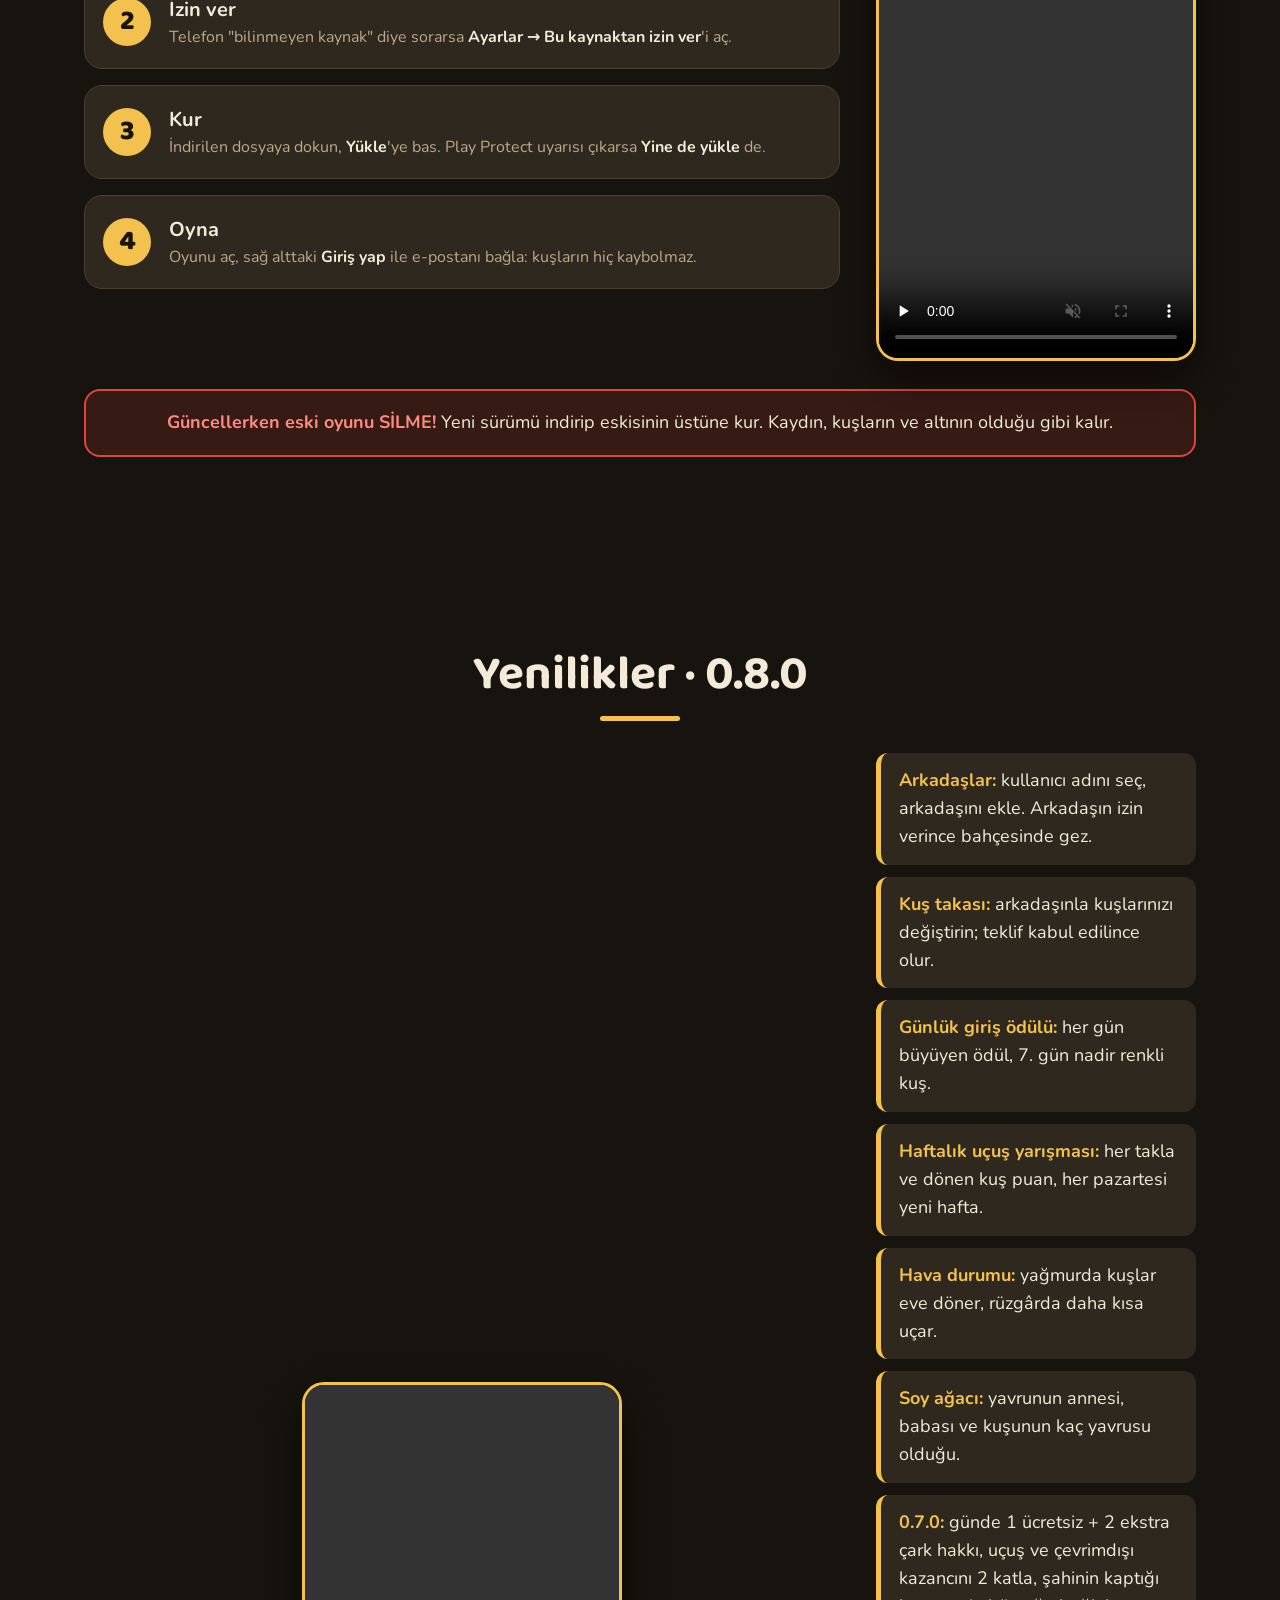
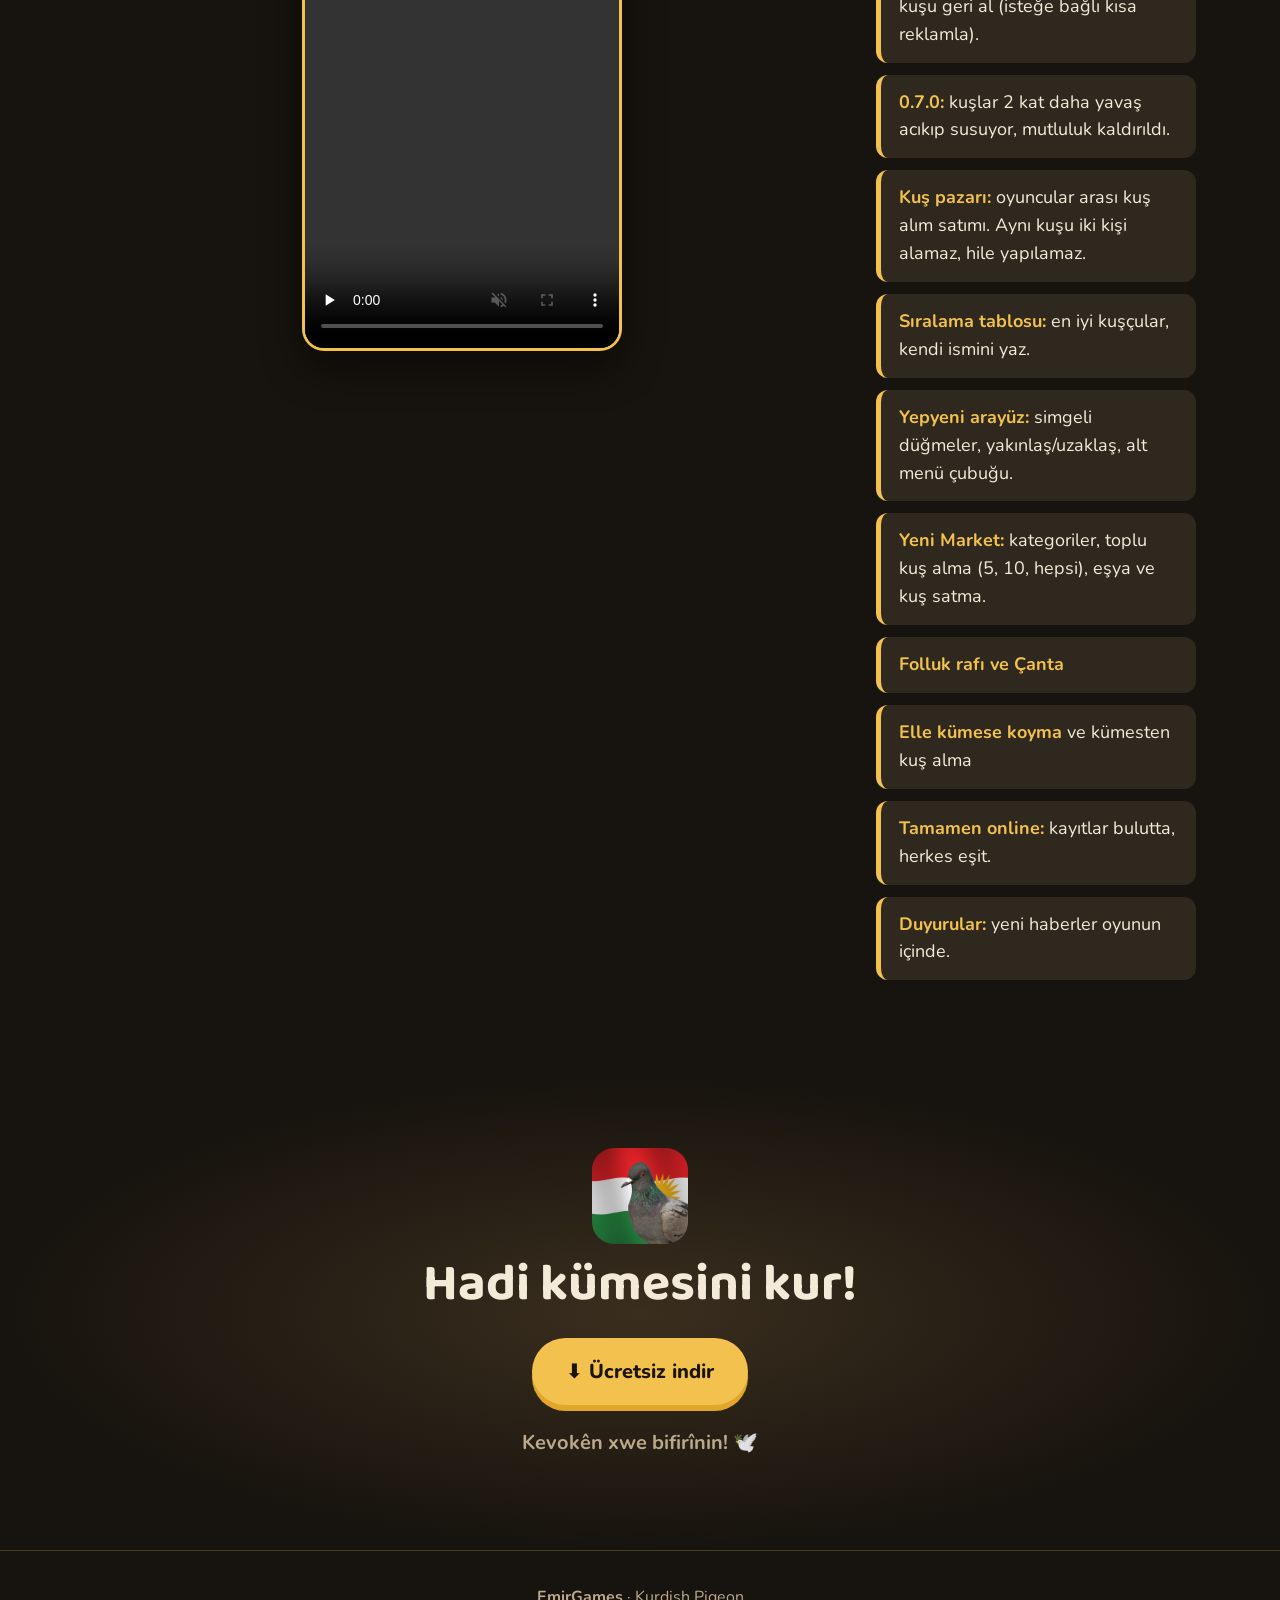
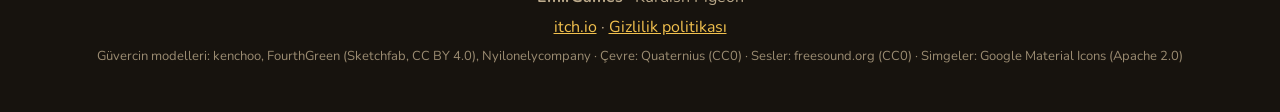
==== commit 1ec059dc: "Add files via upload" ====
--- a/index.html
+++ b/index.html
@@ -31,7 +31,7 @@
   <div class="giris-arka" style="background-image:url(img/afis.jpg)"></div>
   <div class="giris-ic">
     <img class="giris-logo" src="img/logo.png" alt="Kurdish Pigeon logosu" width="150" height="150">
-    <p class="rozet">Yeni sürüm 0.6.0 · Dev güncelleme!</p>
+    <p class="rozet">Yeni sürüm 0.8.0 · Arkadaş ekle, kuş takası yap!</p>
     <h1>Kendi kümesini kur,<br><em>güvercinlerini uçur!</em></h1>
     <p class="alt">Besle, çoğalt, ters takla attır, pazarda sat. Kuşçuluğun bütün keyfi telefonunda.</p>
     <div class="dugmeler">
@@ -106,10 +106,18 @@
 </section>
 
 <section class="bolum" id="yenilikler">
-  <h2>Yenilikler · 0.6.0</h2>
+  <h2>Yenilikler · 0.8.0</h2>
   <div class="yenilik">
     <video class="dikey" src="video/guncelleme.mp4" controls muted playsinline preload="none"></video>
     <ul class="liste">
+      <li><b>Arkadaşlar:</b> kullanıcı adını seç, arkadaşını ekle. Arkadaşın izin verince bahçesinde gez.</li>
+      <li><b>Kuş takası:</b> arkadaşınla kuşlarınızı değiştirin; teklif kabul edilince olur.</li>
+      <li><b>Günlük giriş ödülü:</b> her gün büyüyen ödül, 7. gün nadir renkli kuş.</li>
+      <li><b>Haftalık uçuş yarışması:</b> her takla ve dönen kuş puan, her pazartesi yeni hafta.</li>
+      <li><b>Hava durumu:</b> yağmurda kuşlar eve döner, rüzgârda daha kısa uçar.</li>
+      <li><b>Soy ağacı:</b> yavrunun annesi, babası ve kuşunun kaç yavrusu olduğu.</li>
+      <li><b>0.7.0:</b> günde 1 ücretsiz + 2 ekstra çark hakkı, uçuş ve çevrimdışı kazancını 2 katla, şahinin kaptığı kuşu geri al (isteğe bağlı kısa reklamla).</li>
+      <li><b>0.7.0:</b> kuşlar 2 kat daha yavaş acıkıp susuyor, mutluluk kaldırıldı.</li>
       <li><b>Kuş pazarı:</b> oyuncular arası kuş alım satımı. Aynı kuşu iki kişi alamaz, hile yapılamaz.</li>
       <li><b>Sıralama tablosu:</b> en iyi kuşçular, kendi ismini yaz.</li>
       <li><b>Yepyeni arayüz:</b> simgeli düğmeler, yakınlaş/uzaklaş, alt menü çubuğu.</li>
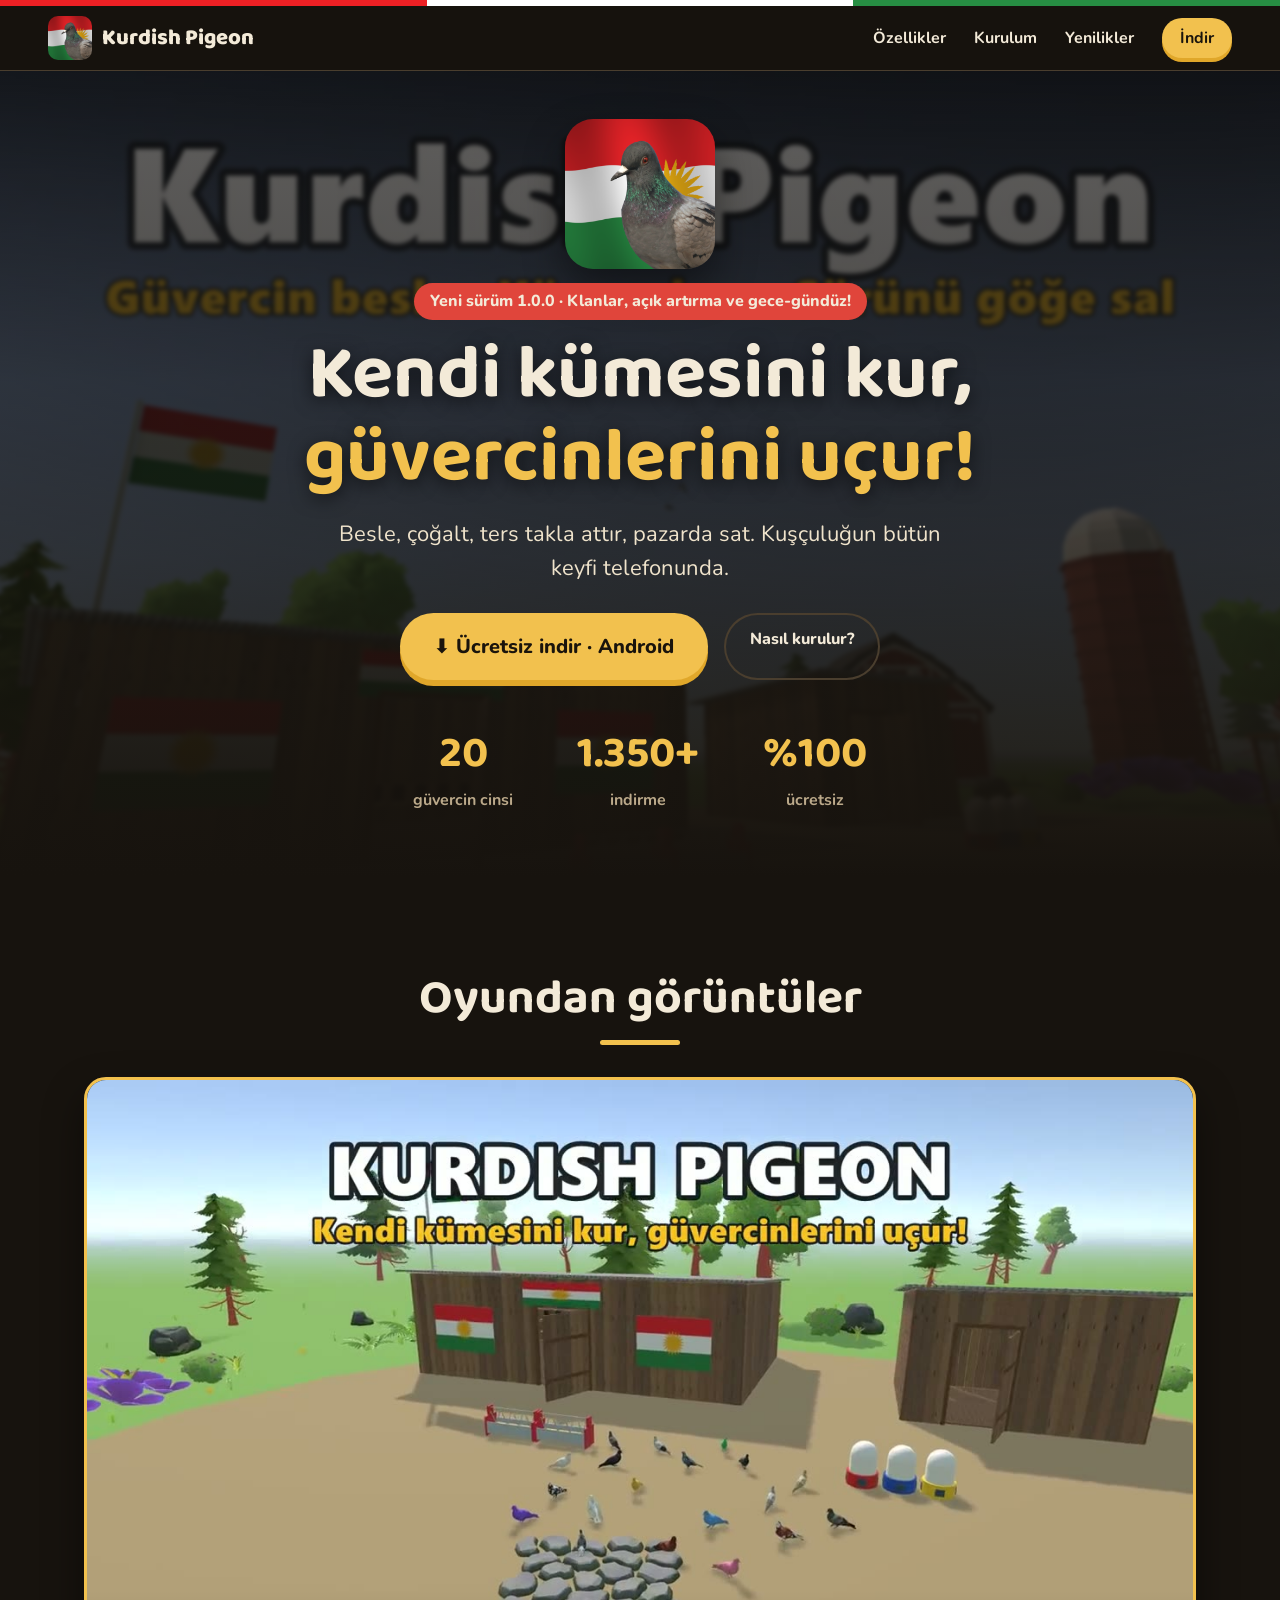
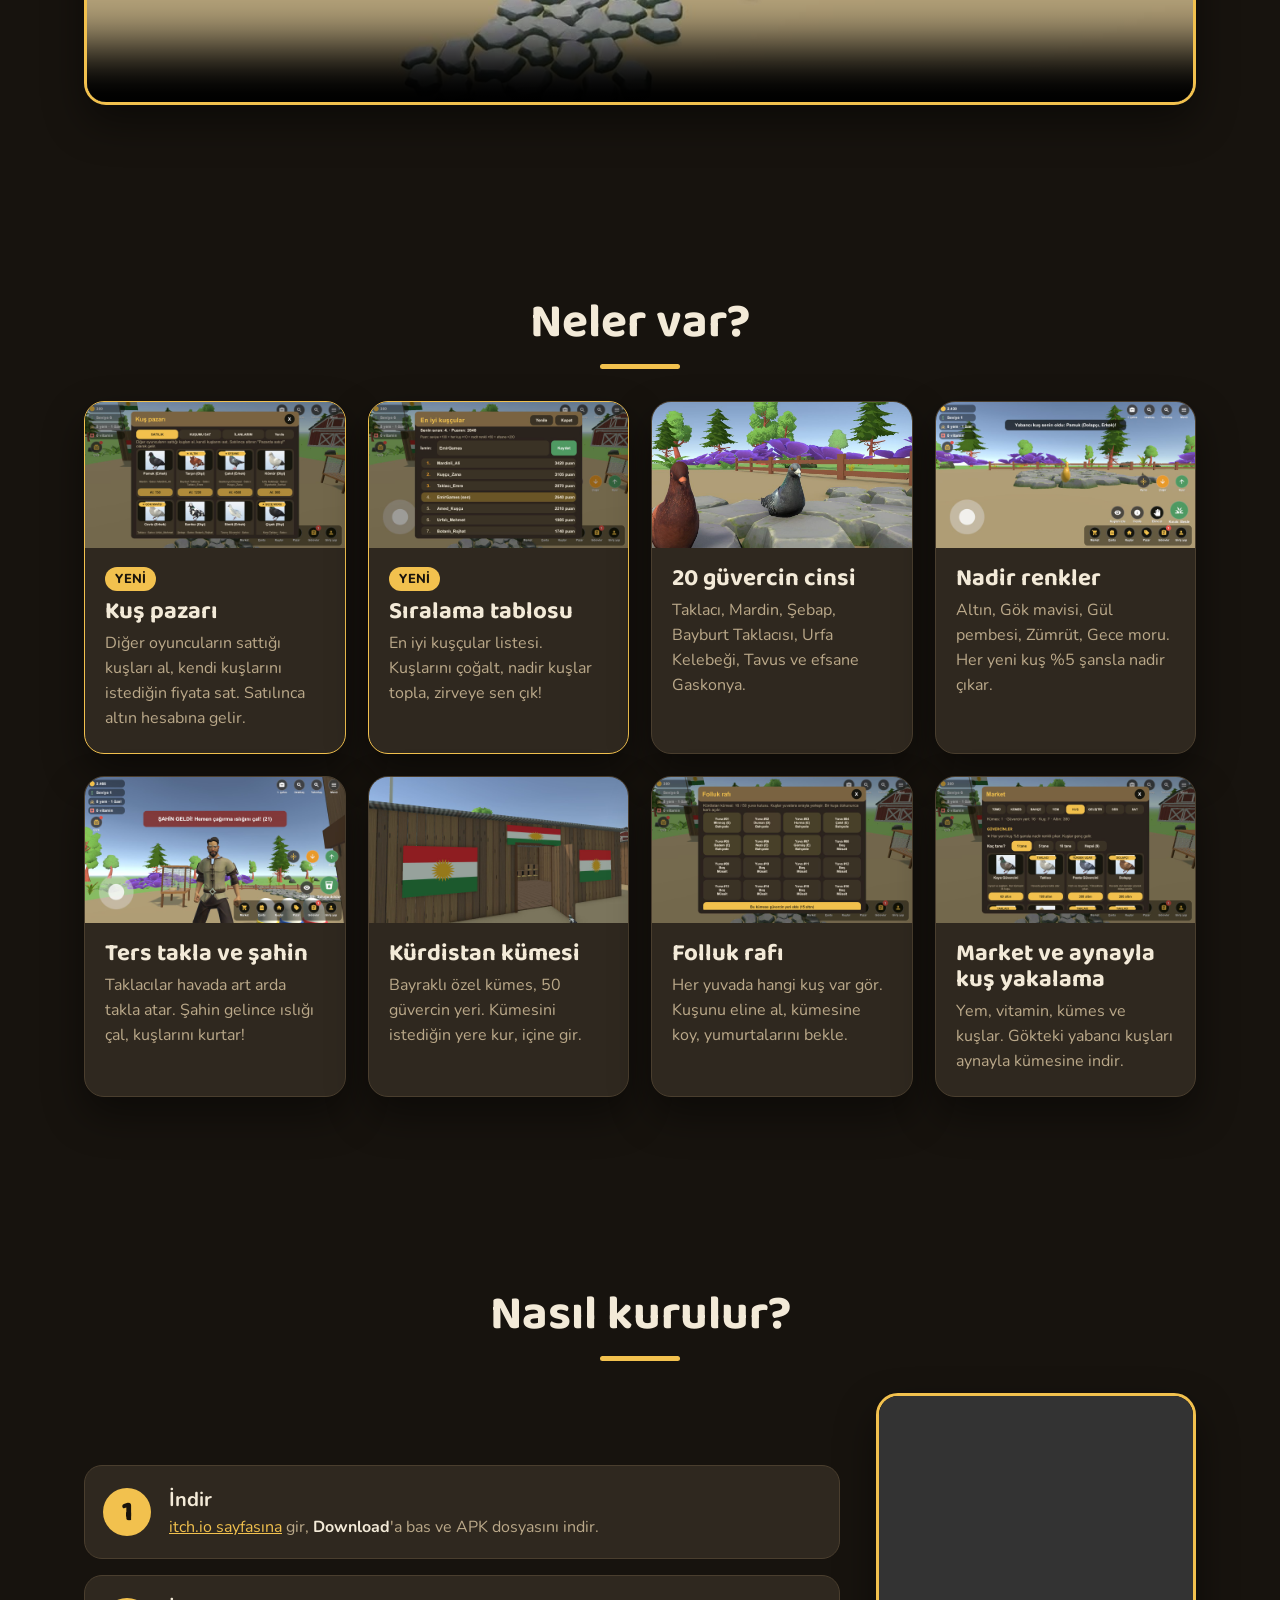
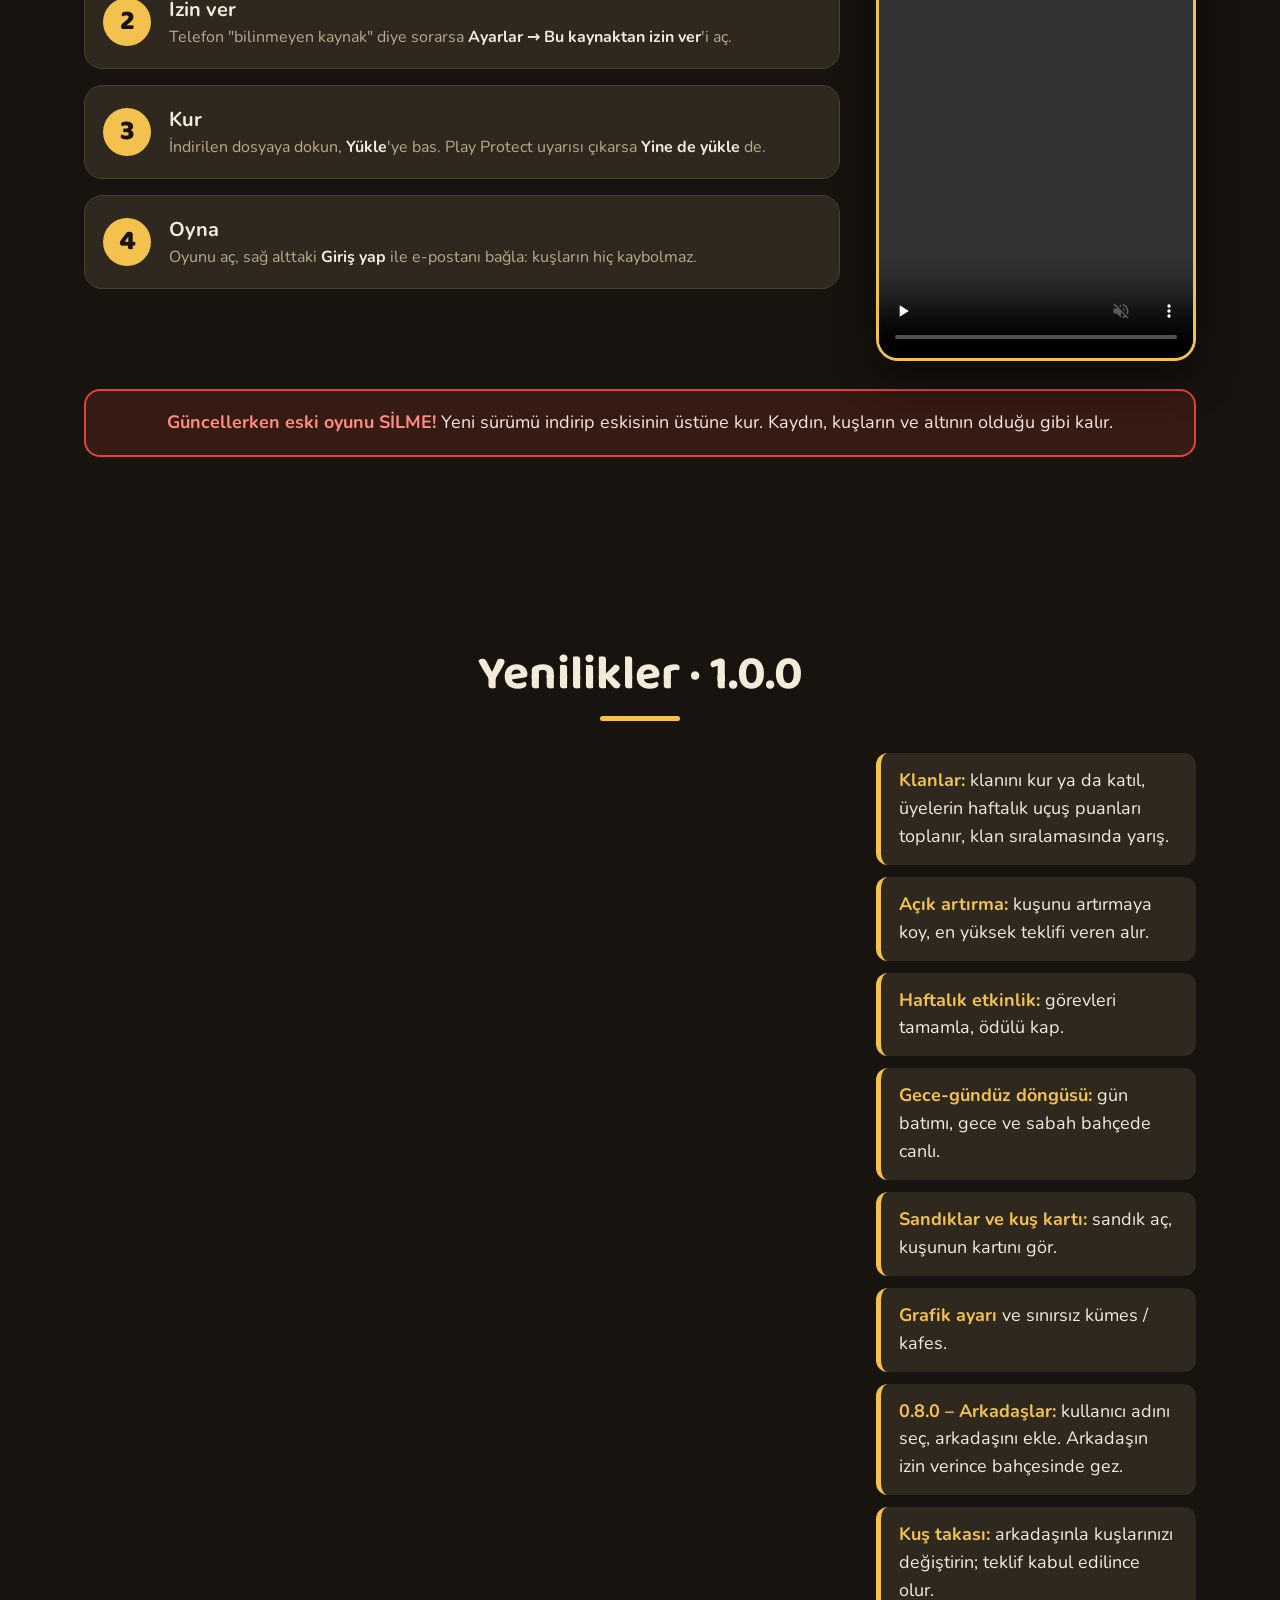
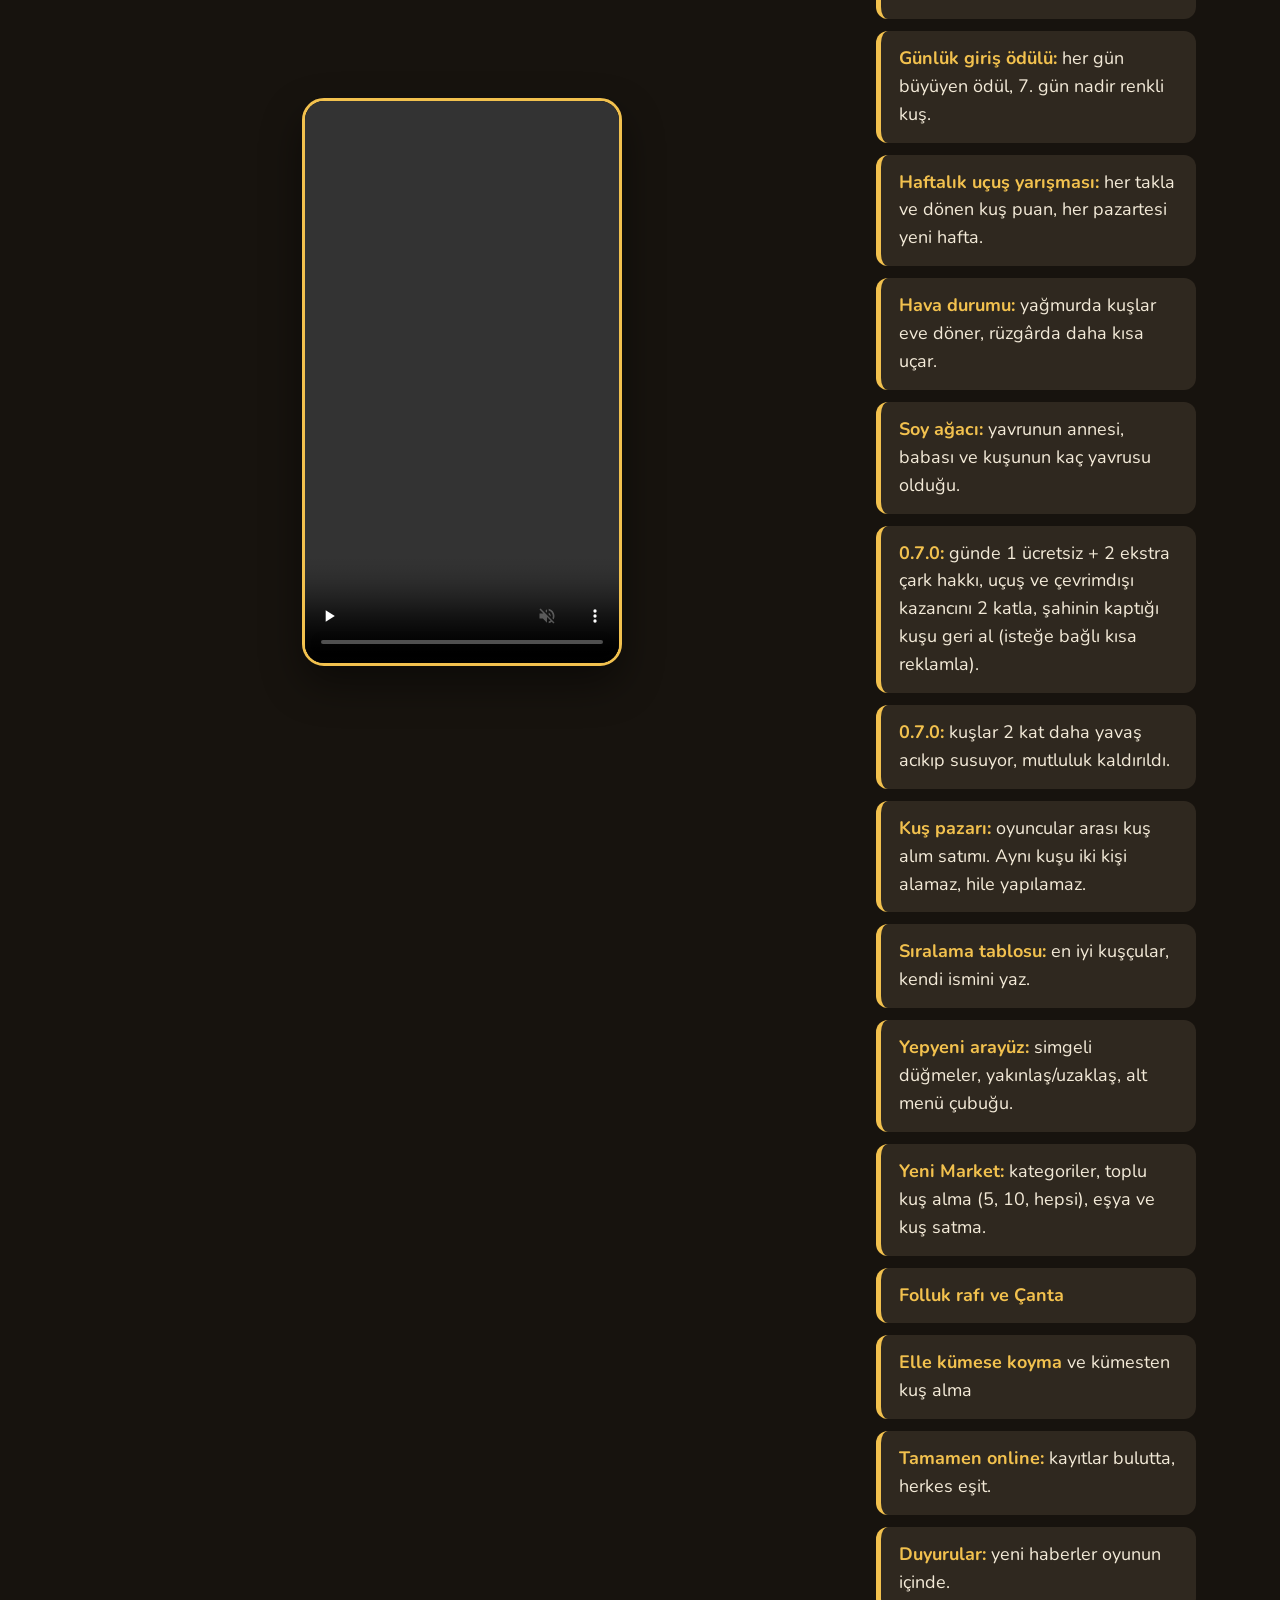
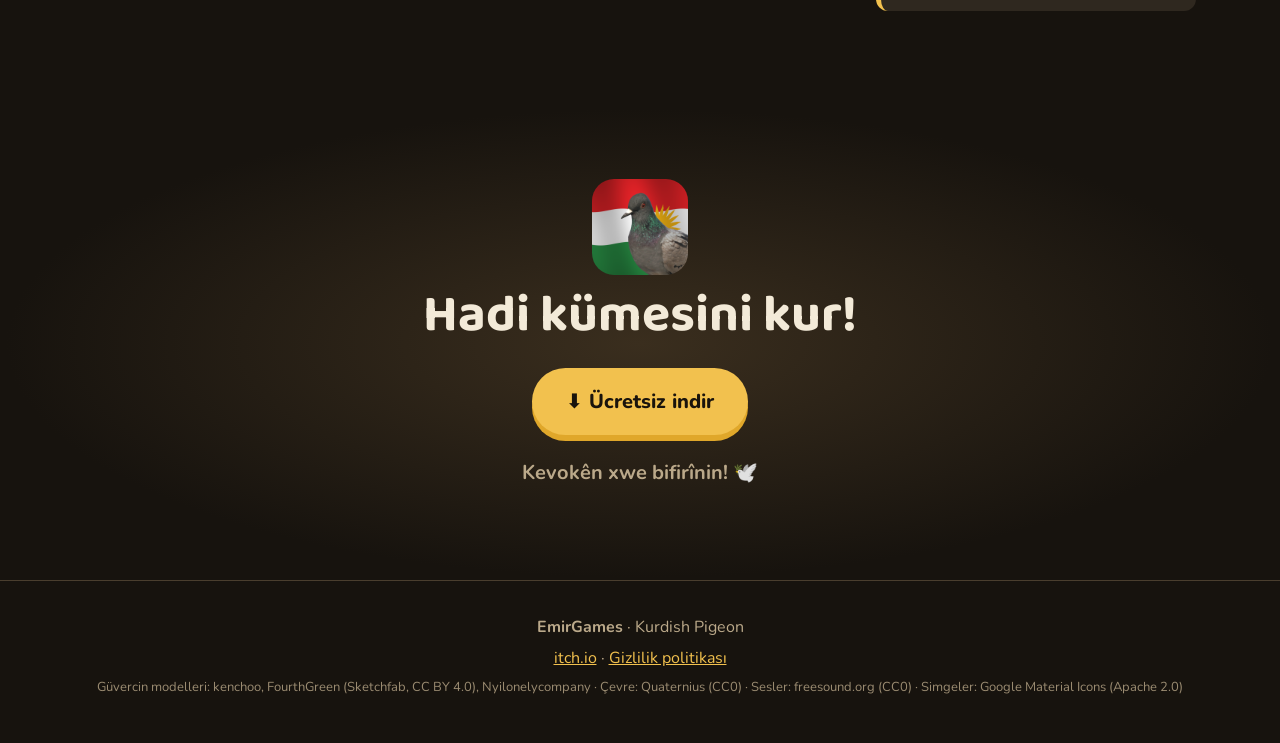
==== commit 8762f8bf: "Add files via upload" ====
--- a/index.html
+++ b/index.html
@@ -31,7 +31,7 @@
   <div class="giris-arka" style="background-image:url(img/afis.jpg)"></div>
   <div class="giris-ic">
     <img class="giris-logo" src="img/logo.png" alt="Kurdish Pigeon logosu" width="150" height="150">
-    <p class="rozet">Yeni sürüm 0.8.0 · Arkadaş ekle, kuş takası yap!</p>
+    <p class="rozet">Yeni sürüm 1.0.0 · Klanlar, açık artırma ve gece-gündüz!</p>
     <h1>Kendi kümesini kur,<br><em>güvercinlerini uçur!</em></h1>
     <p class="alt">Besle, çoğalt, ters takla attır, pazarda sat. Kuşçuluğun bütün keyfi telefonunda.</p>
     <div class="dugmeler">
@@ -106,11 +106,17 @@
 </section>
 
 <section class="bolum" id="yenilikler">
-  <h2>Yenilikler · 0.8.0</h2>
+  <h2>Yenilikler · 1.0.0</h2>
   <div class="yenilik">
     <video class="dikey" src="video/guncelleme.mp4" controls muted playsinline preload="none"></video>
     <ul class="liste">
-      <li><b>Arkadaşlar:</b> kullanıcı adını seç, arkadaşını ekle. Arkadaşın izin verince bahçesinde gez.</li>
+      <li><b>Klanlar:</b> klanını kur ya da katıl, üyelerin haftalık uçuş puanları toplanır, klan sıralamasında yarış.</li>
+      <li><b>Açık artırma:</b> kuşunu artırmaya koy, en yüksek teklifi veren alır.</li>
+      <li><b>Haftalık etkinlik:</b> görevleri tamamla, ödülü kap.</li>
+      <li><b>Gece-gündüz döngüsü:</b> gün batımı, gece ve sabah bahçede canlı.</li>
+      <li><b>Sandıklar ve kuş kartı:</b> sandık aç, kuşunun kartını gör.</li>
+      <li><b>Grafik ayarı</b> ve sınırsız kümes / kafes.</li>
+      <li><b>0.8.0 – Arkadaşlar:</b> kullanıcı adını seç, arkadaşını ekle. Arkadaşın izin verince bahçesinde gez.</li>
       <li><b>Kuş takası:</b> arkadaşınla kuşlarınızı değiştirin; teklif kabul edilince olur.</li>
       <li><b>Günlük giriş ödülü:</b> her gün büyüyen ödül, 7. gün nadir renkli kuş.</li>
       <li><b>Haftalık uçuş yarışması:</b> her takla ve dönen kuş puan, her pazartesi yeni hafta.</li>
